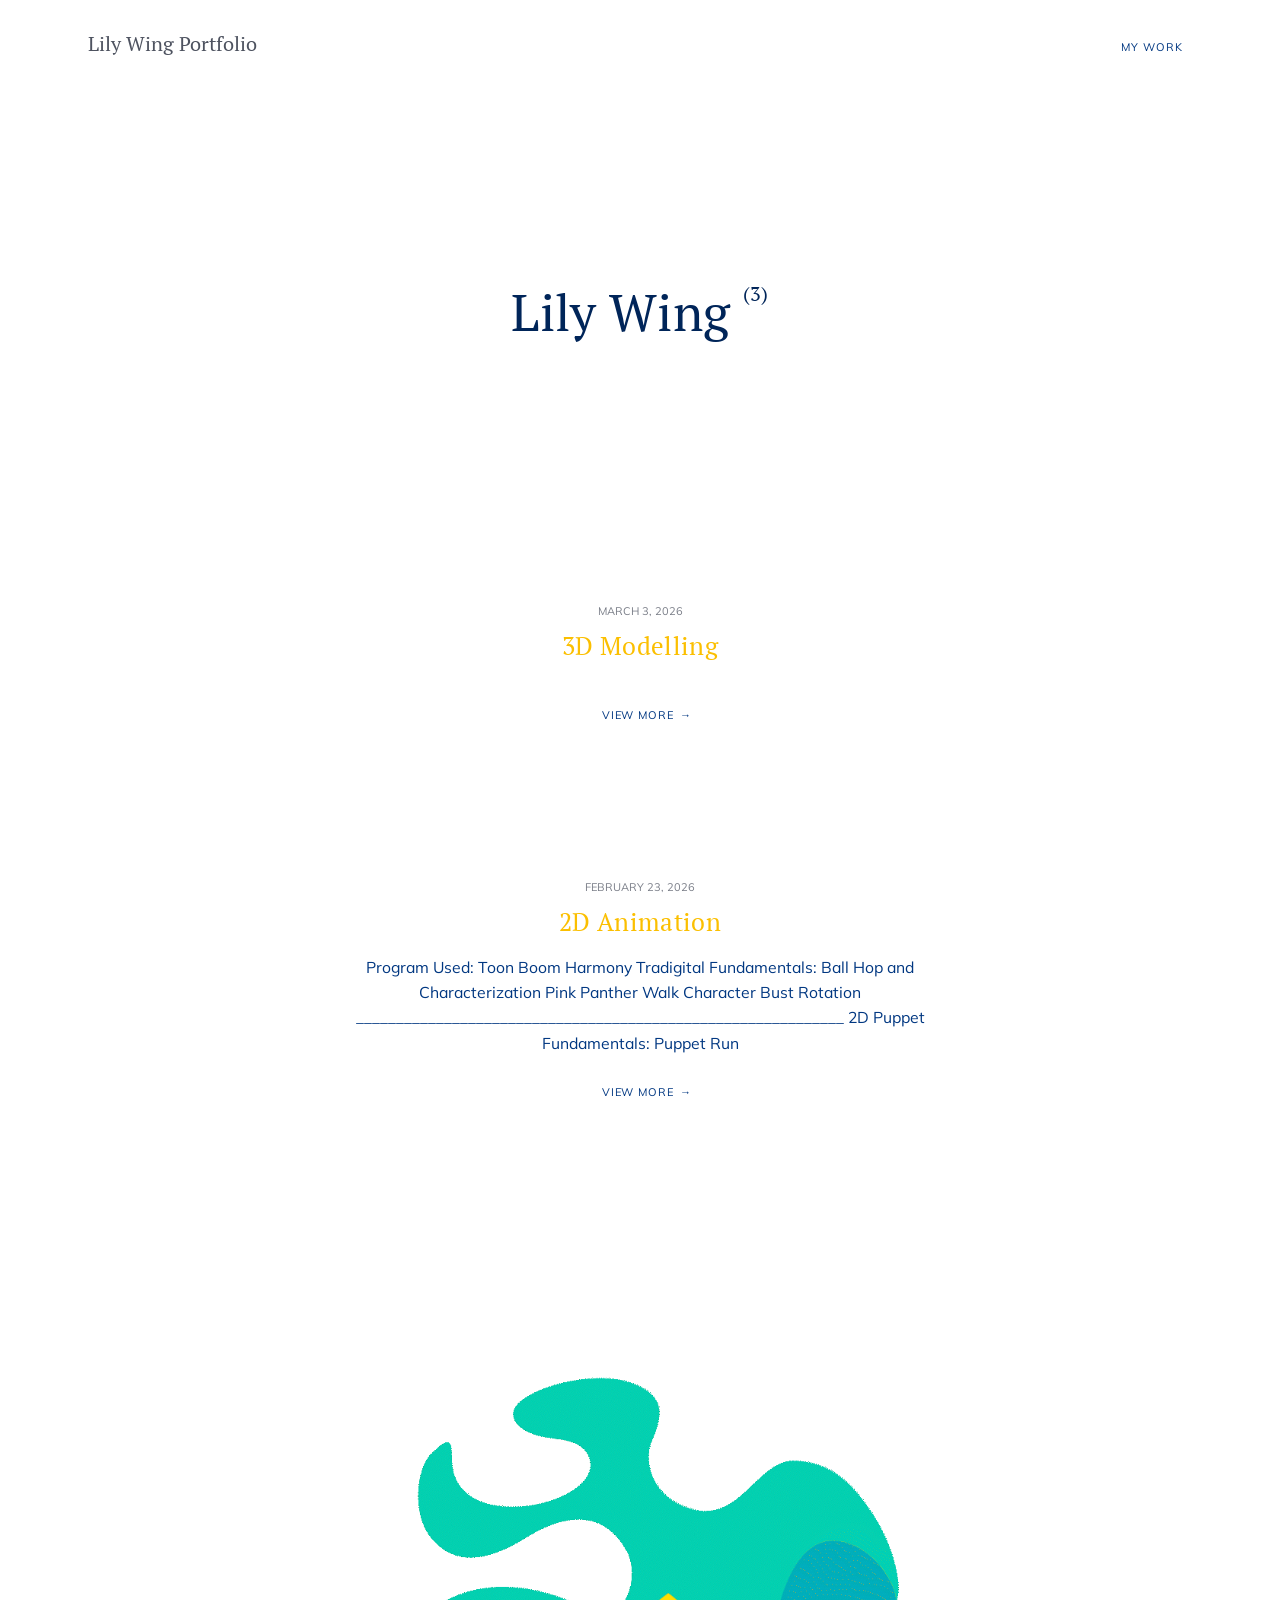
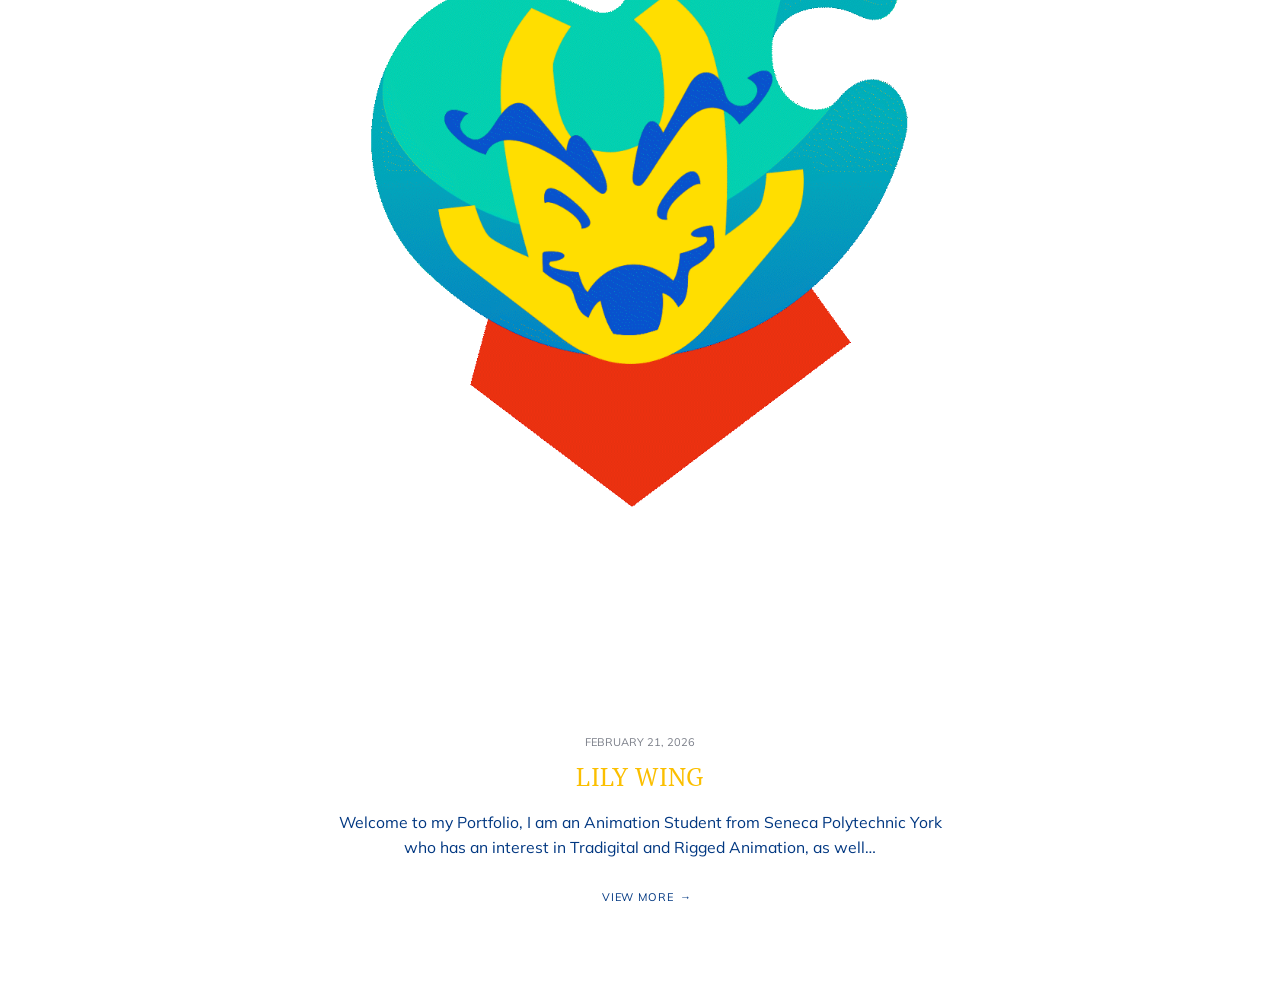
==== authors/lily-wing/index.html @ dbd867ab "Publii: update content" ====
<!DOCTYPE html><html lang="en-gb"><head><meta charset="utf-8"><meta http-equiv="X-UA-Compatible" content="IE=edge"><meta name="viewport" content="width=device-width,initial-scale=1"><title>Author: Lily Wing - Lily Wing Portfolio</title><meta name="robots" content="noindex, follow"><meta name="generator" content="Publii Open-Source CMS for Static Site"><link rel="alternate" type="application/atom+xml" href="https://rocketbow.github.io/portfolio/feed.xml" title="Lily Wing Portfolio - RSS"><link rel="alternate" type="application/json" href="https://rocketbow.github.io/portfolio/feed.json" title="Lily Wing Portfolio - JSON"><meta property="og:title" content="Lily Wing"><meta property="og:site_name" content="Lily Wing Portfolio"><meta property="og:description" content=""><meta property="og:url" content="https://rocketbow.github.io/portfolio/authors/lily-wing/"><meta property="og:type" content="website"><link rel="shortcut icon" href="https://rocketbow.github.io/portfolio/media/website/favicon.png" type="image/png"><link rel="preconnect" href="https://fonts.gstatic.com/" crossorigin><link href="https://fonts.googleapis.com/css?family=PT+Serif:400,700%7CMuli:400,600&amp;display=swap" rel="stylesheet"><link rel="stylesheet" href="https://rocketbow.github.io/portfolio/assets/css/style.css?v=e01c56c62d98959d543e8650d6e30d2d"><script type="application/ld+json">{"@context":"http://schema.org","@type":"Organization","name":"Lily Wing Portfolio","url":"https://rocketbow.github.io/portfolio/","sameAs":["https://www.instagram.com/roe_bow_art","https://vimeo.com/user255353256"]}</script><script async src="https://rocketbow.github.io/portfolio/assets/js/lazysizes.min.js?v=300b16f1c14e1537e6b064f464ab33b1"></script></head><body><div class="container"><header class="js-top is-sticky"><a class="logo" href="https://rocketbow.github.io/portfolio/">Lily Wing Portfolio</a><div class="top"><nav class="navbar js-navbar"><button class="navbar__toggle js-navbar__toggle" aria-expanded="false">Menu</button><ul class="navbar__menu"><li class="has-submenu"><span>My Work</span><ul class="navbar__submenu"><li><a href="https://rocketbow.github.io/portfolio/2d-animation.html" target="_self">2D Animation</a></li></ul></li></ul></nav></div></header><main><section class="hero hero--author"><header class="hero--author__wrap"><div><h1 class="hero__title hero--author__title">Lily Wing <sup>(3)</sup></h1></div></header></section><div class="category category--normal"><article><figure class="category__image"><a href="https://rocketbow.github.io/portfolio/3d-modelling.html"><img class="lazyload" src="" data-srcset="" data-sizes="auto" data-expand="300" height="" width="" alt=""></a></figure><header class="category__header"><p><time datetime="2026-03-03T18:47">March 3, 2026</time></p><h2><a href="https://rocketbow.github.io/portfolio/3d-modelling.html">3D Modelling</a></h2></header><p class="category__entry"></p><a href="https://rocketbow.github.io/portfolio/3d-modelling.html" class="category__btn">View more</a></article><article><figure class="category__image"><a href="https://rocketbow.github.io/portfolio/2d-animation.html"><img class="lazyload" src="" data-srcset="" data-sizes="auto" data-expand="300" height="" width="" alt=""></a></figure><header class="category__header"><p><time datetime="2026-02-23T18:34">February 23, 2026</time></p><h2><a href="https://rocketbow.github.io/portfolio/2d-animation.html">2D Animation</a></h2></header><p class="category__entry">Program Used: Toon Boom Harmony Tradigital Fundamentals: Ball Hop and Characterization Pink Panther Walk Character Bust Rotation _____________________________________________________________ 2D Puppet Fundamentals: Puppet Run</p><a href="https://rocketbow.github.io/portfolio/2d-animation.html" class="category__btn">View more</a></article><article><figure class="category__image"><a href="https://rocketbow.github.io/portfolio/lily-wing-portfolio.html"><img class="lazyload" src="https://rocketbow.github.io/portfolio/media/posts/1/LogoBounce_fitted_v1.gif" data-srcset="" data-sizes="auto" data-expand="300" height="1450" width="1450" alt=""></a></figure><header class="category__header"><p><time datetime="2026-02-21T15:26">February 21, 2026</time></p><h2><a href="https://rocketbow.github.io/portfolio/lily-wing-portfolio.html">LILY WING</a></h2></header><p class="category__entry">Welcome to my Portfolio, I am an Animation Student from Seneca Polytechnic York who has an interest in Tradigital and Rigged Animation, as well&hellip;</p><a href="https://rocketbow.github.io/portfolio/lily-wing-portfolio.html" class="category__btn">View more</a></article></div></main><footer class="footer"><div class="footer__copyright"><p> </p><p> </p></div><div class="footer__social"><a href="https://www.instagram.com/roe_bow_art" aria-label="Instagram"><svg class="icon"><use xlink:href="https://rocketbow.github.io/portfolio/assets/svg/svg-map.svg#instagram"/></svg> </a><a href="https://vimeo.com/user255353256" aria-label="Vimeo"><svg class="icon"><use xlink:href="https://rocketbow.github.io/portfolio/assets/svg/svg-map.svg#vimeo"/></svg></a></div></footer></div><script defer="defer" src="https://rocketbow.github.io/portfolio/assets/js/jquery-3.2.1.slim.min.js?v=5f48fc77cac90c4778fa24ec9c57f37d"></script><script defer="defer" src="https://rocketbow.github.io/portfolio/assets/js/scripts.min.js?v=5977caa3bd6c30eab5c559ded3288d58"></script></body></html>
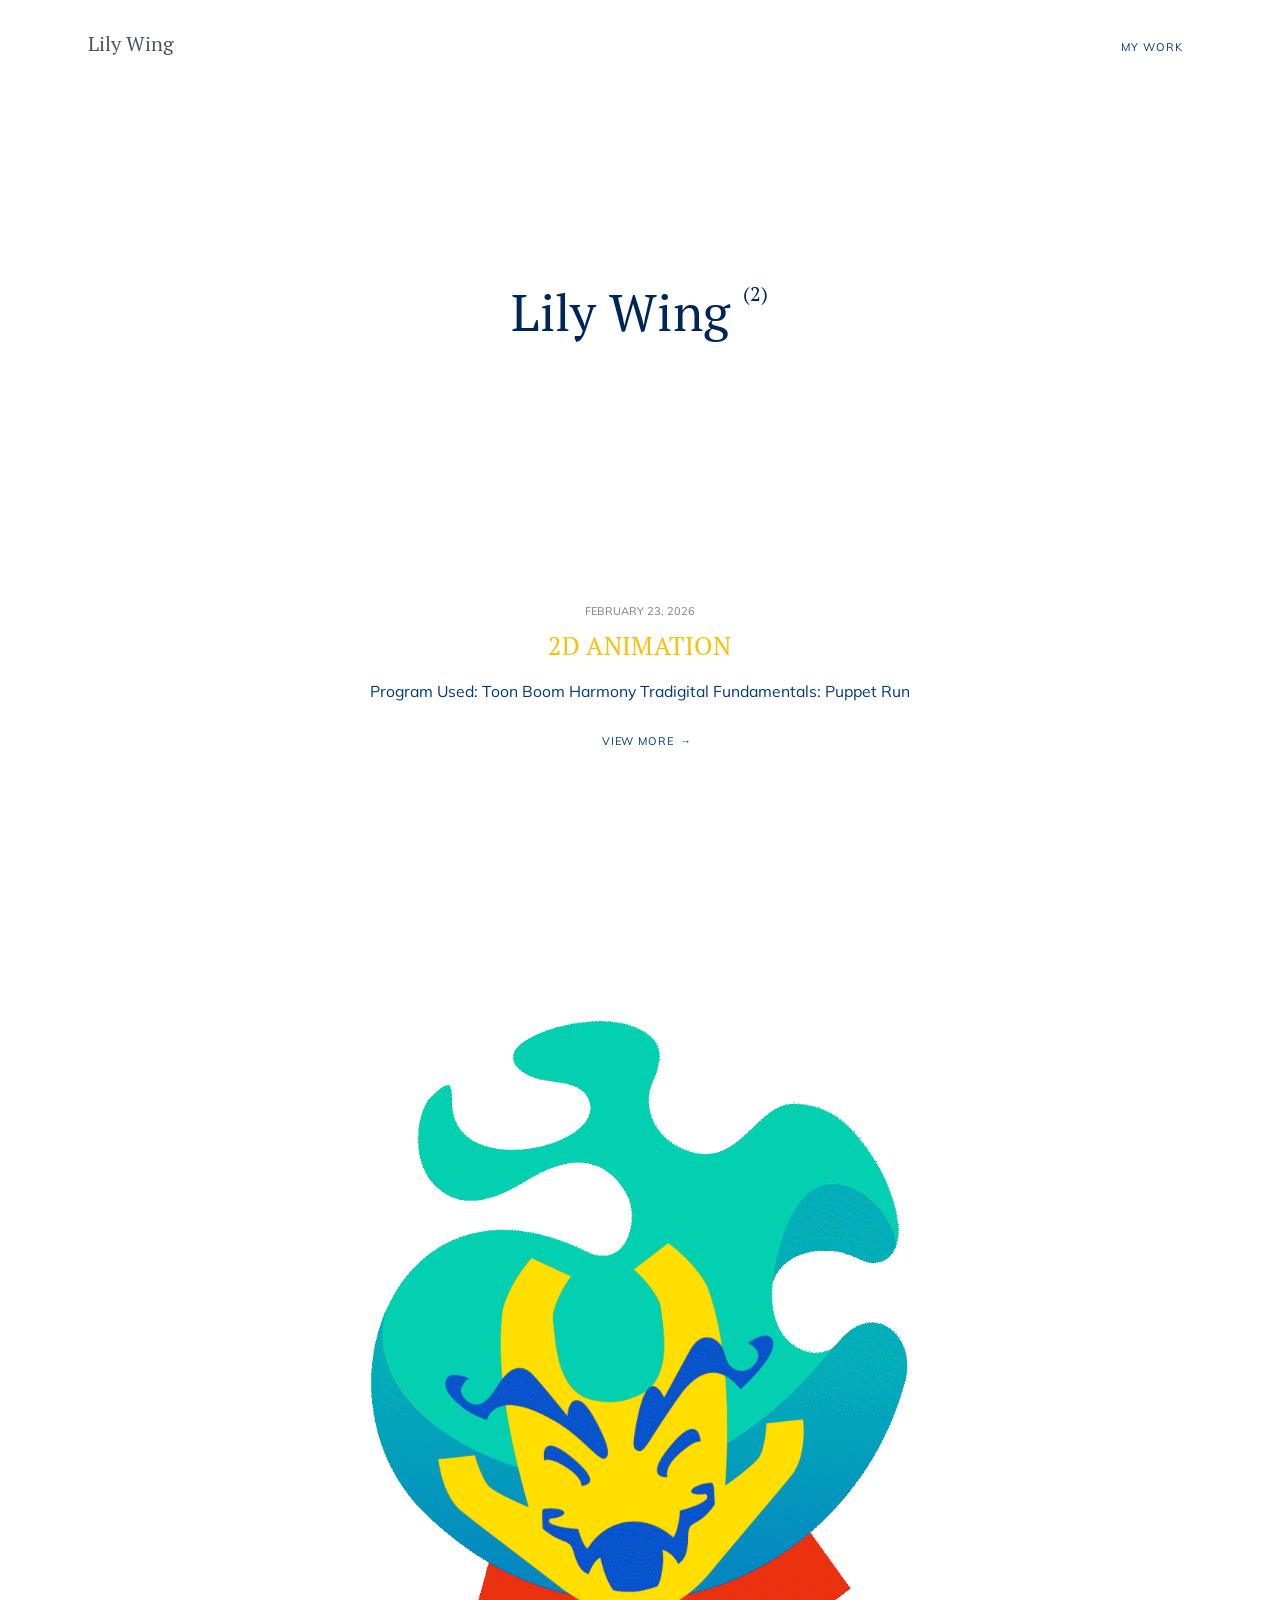
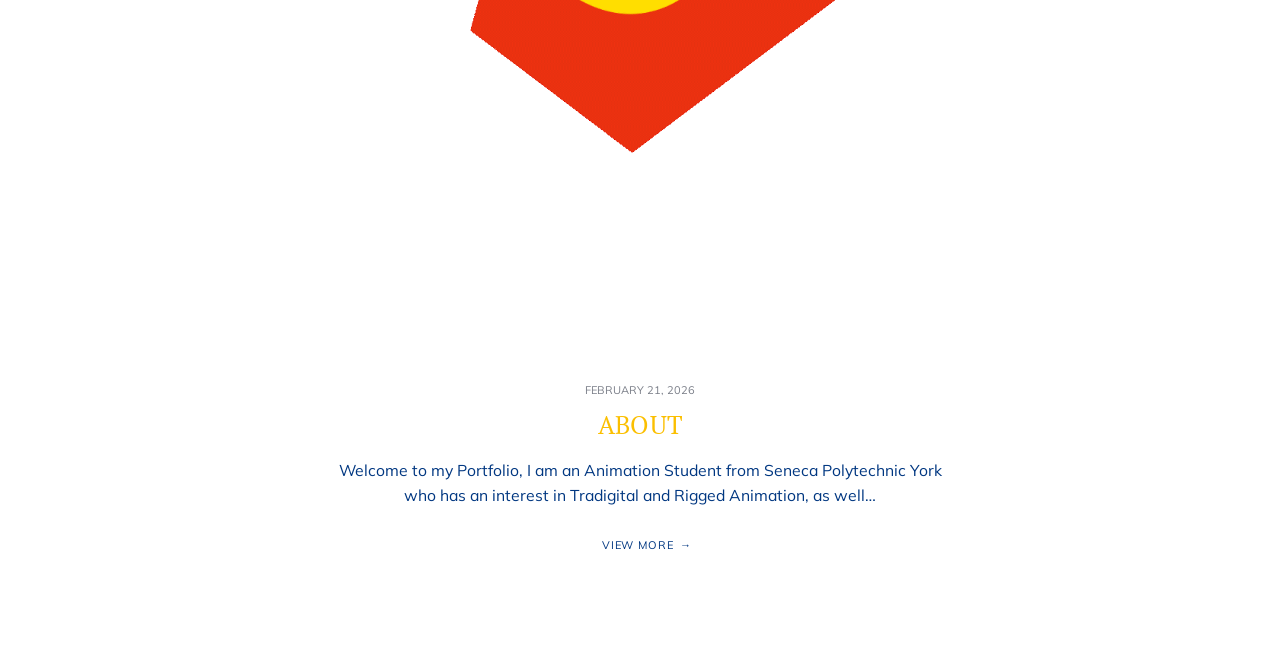
==== commit d7a00394: "Publii: update content" ====
--- a/authors/lily-wing/index.html
+++ b/authors/lily-wing/index.html
@@ -1 +1 @@
-<!DOCTYPE html><html lang="en-gb"><head><meta charset="utf-8"><meta http-equiv="X-UA-Compatible" content="IE=edge"><meta name="viewport" content="width=device-width,initial-scale=1"><title>Author: Lily Wing - Lily Wing Portfolio</title><meta name="robots" content="noindex, follow"><meta name="generator" content="Publii Open-Source CMS for Static Site"><link rel="alternate" type="application/atom+xml" href="https://rocketbow.github.io/portfolio/feed.xml" title="Lily Wing Portfolio - RSS"><link rel="alternate" type="application/json" href="https://rocketbow.github.io/portfolio/feed.json" title="Lily Wing Portfolio - JSON"><meta property="og:title" content="Lily Wing"><meta property="og:site_name" content="Lily Wing Portfolio"><meta property="og:description" content=""><meta property="og:url" content="https://rocketbow.github.io/portfolio/authors/lily-wing/"><meta property="og:type" content="website"><link rel="shortcut icon" href="https://rocketbow.github.io/portfolio/media/website/favicon.png" type="image/png"><link rel="preconnect" href="https://fonts.gstatic.com/" crossorigin><link href="https://fonts.googleapis.com/css?family=PT+Serif:400,700%7CMuli:400,600&amp;display=swap" rel="stylesheet"><link rel="stylesheet" href="https://rocketbow.github.io/portfolio/assets/css/style.css?v=e01c56c62d98959d543e8650d6e30d2d"><script type="application/ld+json">{"@context":"http://schema.org","@type":"Organization","name":"Lily Wing Portfolio","url":"https://rocketbow.github.io/portfolio/","sameAs":["https://www.instagram.com/roe_bow_art","https://vimeo.com/user255353256"]}</script><script async src="https://rocketbow.github.io/portfolio/assets/js/lazysizes.min.js?v=300b16f1c14e1537e6b064f464ab33b1"></script></head><body><div class="container"><header class="js-top is-sticky"><a class="logo" href="https://rocketbow.github.io/portfolio/">Lily Wing Portfolio</a><div class="top"><nav class="navbar js-navbar"><button class="navbar__toggle js-navbar__toggle" aria-expanded="false">Menu</button><ul class="navbar__menu"><li class="has-submenu"><span>My Work</span><ul class="navbar__submenu"><li><a href="https://rocketbow.github.io/portfolio/2d-animation.html" target="_self">2D Animation</a></li></ul></li></ul></nav></div></header><main><section class="hero hero--author"><header class="hero--author__wrap"><div><h1 class="hero__title hero--author__title">Lily Wing <sup>(3)</sup></h1></div></header></section><div class="category category--normal"><article><figure class="category__image"><a href="https://rocketbow.github.io/portfolio/3d-modelling.html"><img class="lazyload" src="" data-srcset="" data-sizes="auto" data-expand="300" height="" width="" alt=""></a></figure><header class="category__header"><p><time datetime="2026-03-03T18:47">March 3, 2026</time></p><h2><a href="https://rocketbow.github.io/portfolio/3d-modelling.html">3D Modelling</a></h2></header><p class="category__entry"></p><a href="https://rocketbow.github.io/portfolio/3d-modelling.html" class="category__btn">View more</a></article><article><figure class="category__image"><a href="https://rocketbow.github.io/portfolio/2d-animation.html"><img class="lazyload" src="" data-srcset="" data-sizes="auto" data-expand="300" height="" width="" alt=""></a></figure><header class="category__header"><p><time datetime="2026-02-23T18:34">February 23, 2026</time></p><h2><a href="https://rocketbow.github.io/portfolio/2d-animation.html">2D Animation</a></h2></header><p class="category__entry">Program Used: Toon Boom Harmony Tradigital Fundamentals: Ball Hop and Characterization Pink Panther Walk Character Bust Rotation _____________________________________________________________ 2D Puppet Fundamentals: Puppet Run</p><a href="https://rocketbow.github.io/portfolio/2d-animation.html" class="category__btn">View more</a></article><article><figure class="category__image"><a href="https://rocketbow.github.io/portfolio/lily-wing-portfolio.html"><img class="lazyload" src="https://rocketbow.github.io/portfolio/media/posts/1/LogoBounce_fitted_v1.gif" data-srcset="" data-sizes="auto" data-expand="300" height="1450" width="1450" alt=""></a></figure><header class="category__header"><p><time datetime="2026-02-21T15:26">February 21, 2026</time></p><h2><a href="https://rocketbow.github.io/portfolio/lily-wing-portfolio.html">LILY WING</a></h2></header><p class="category__entry">Welcome to my Portfolio, I am an Animation Student from Seneca Polytechnic York who has an interest in Tradigital and Rigged Animation, as well&hellip;</p><a href="https://rocketbow.github.io/portfolio/lily-wing-portfolio.html" class="category__btn">View more</a></article></div></main><footer class="footer"><div class="footer__copyright"><p> </p><p> </p></div><div class="footer__social"><a href="https://www.instagram.com/roe_bow_art" aria-label="Instagram"><svg class="icon"><use xlink:href="https://rocketbow.github.io/portfolio/assets/svg/svg-map.svg#instagram"/></svg> </a><a href="https://vimeo.com/user255353256" aria-label="Vimeo"><svg class="icon"><use xlink:href="https://rocketbow.github.io/portfolio/assets/svg/svg-map.svg#vimeo"/></svg></a></div></footer></div><script defer="defer" src="https://rocketbow.github.io/portfolio/assets/js/jquery-3.2.1.slim.min.js?v=5f48fc77cac90c4778fa24ec9c57f37d"></script><script defer="defer" src="https://rocketbow.github.io/portfolio/assets/js/scripts.min.js?v=5977caa3bd6c30eab5c559ded3288d58"></script></body></html>+<!DOCTYPE html><html lang="en-gb"><head><meta charset="utf-8"><meta http-equiv="X-UA-Compatible" content="IE=edge"><meta name="viewport" content="width=device-width,initial-scale=1"><title>Author: Lily Wing - Lily Wing</title><meta name="robots" content="noindex, follow"><meta name="generator" content="Publii Open-Source CMS for Static Site"><link rel="alternate" type="application/atom+xml" href="https://rocketbow.github.io/portfolio/feed.xml" title="Lily Wing - RSS"><link rel="alternate" type="application/json" href="https://rocketbow.github.io/portfolio/feed.json" title="Lily Wing - JSON"><meta property="og:title" content="Lily Wing"><meta property="og:site_name" content="Lily Wing"><meta property="og:description" content=""><meta property="og:url" content="https://rocketbow.github.io/portfolio/authors/lily-wing/"><meta property="og:type" content="website"><link rel="shortcut icon" href="https://rocketbow.github.io/portfolio/media/website/favicon.png" type="image/png"><link rel="preconnect" href="https://fonts.gstatic.com/" crossorigin><link href="https://fonts.googleapis.com/css?family=PT+Serif:400,700%7CMuli:400,600&amp;display=swap" rel="stylesheet"><link rel="stylesheet" href="https://rocketbow.github.io/portfolio/assets/css/style.css?v=e01c56c62d98959d543e8650d6e30d2d"><script type="application/ld+json">{"@context":"http://schema.org","@type":"Organization","name":"Lily Wing","url":"https://rocketbow.github.io/portfolio/","sameAs":["https://www.instagram.com/roe_bow_art","https://vimeo.com/user255353256"]}</script><script async src="https://rocketbow.github.io/portfolio/assets/js/lazysizes.min.js?v=300b16f1c14e1537e6b064f464ab33b1"></script></head><body><div class="container"><header class="js-top is-sticky"><a class="logo" href="https://rocketbow.github.io/portfolio/">Lily Wing</a><div class="top"><nav class="navbar js-navbar"><button class="navbar__toggle js-navbar__toggle" aria-expanded="false">Menu</button><ul class="navbar__menu"><li class="has-submenu"><span>My Work</span><ul class="navbar__submenu"><li><a href="https://rocketbow.github.io/portfolio/2d-animation.html" target="_self">2D Animation</a></li></ul></li></ul></nav></div></header><main><section class="hero hero--author"><header class="hero--author__wrap"><div><h1 class="hero__title hero--author__title">Lily Wing <sup>(2)</sup></h1></div></header></section><div class="category category--normal"><article><figure class="category__image"><a href="https://rocketbow.github.io/portfolio/2d-animation.html"><img class="lazyload" src="" data-srcset="" data-sizes="auto" data-expand="300" height="" width="" alt=""></a></figure><header class="category__header"><p><time datetime="2026-02-23T18:34">February 23, 2026</time></p><h2><a href="https://rocketbow.github.io/portfolio/2d-animation.html">2D ANIMATION</a></h2></header><p class="category__entry">Program Used: Toon Boom Harmony Tradigital Fundamentals: Puppet Run</p><a href="https://rocketbow.github.io/portfolio/2d-animation.html" class="category__btn">View more</a></article><article><figure class="category__image"><a href="https://rocketbow.github.io/portfolio/lily-wing-portfolio.html"><img class="lazyload" src="https://rocketbow.github.io/portfolio/media/posts/1/LogoBounce_fitted_v1.gif" data-srcset="" data-sizes="auto" data-expand="300" height="1450" width="1450" alt=""></a></figure><header class="category__header"><p><time datetime="2026-02-21T15:26">February 21, 2026</time></p><h2><a href="https://rocketbow.github.io/portfolio/lily-wing-portfolio.html">ABOUT</a></h2></header><p class="category__entry">Welcome to my Portfolio, I am an Animation Student from Seneca Polytechnic York who has an interest in Tradigital and Rigged Animation, as well&hellip;</p><a href="https://rocketbow.github.io/portfolio/lily-wing-portfolio.html" class="category__btn">View more</a></article></div></main><footer class="footer"><div class="footer__copyright"><p> </p><p> </p></div><div class="footer__social"><a href="https://www.instagram.com/roe_bow_art" aria-label="Instagram"><svg class="icon"><use xlink:href="https://rocketbow.github.io/portfolio/assets/svg/svg-map.svg#instagram"/></svg> </a><a href="https://vimeo.com/user255353256" aria-label="Vimeo"><svg class="icon"><use xlink:href="https://rocketbow.github.io/portfolio/assets/svg/svg-map.svg#vimeo"/></svg></a></div></footer></div><script defer="defer" src="https://rocketbow.github.io/portfolio/assets/js/jquery-3.2.1.slim.min.js?v=5f48fc77cac90c4778fa24ec9c57f37d"></script><script defer="defer" src="https://rocketbow.github.io/portfolio/assets/js/scripts.min.js?v=5977caa3bd6c30eab5c559ded3288d58"></script></body></html>
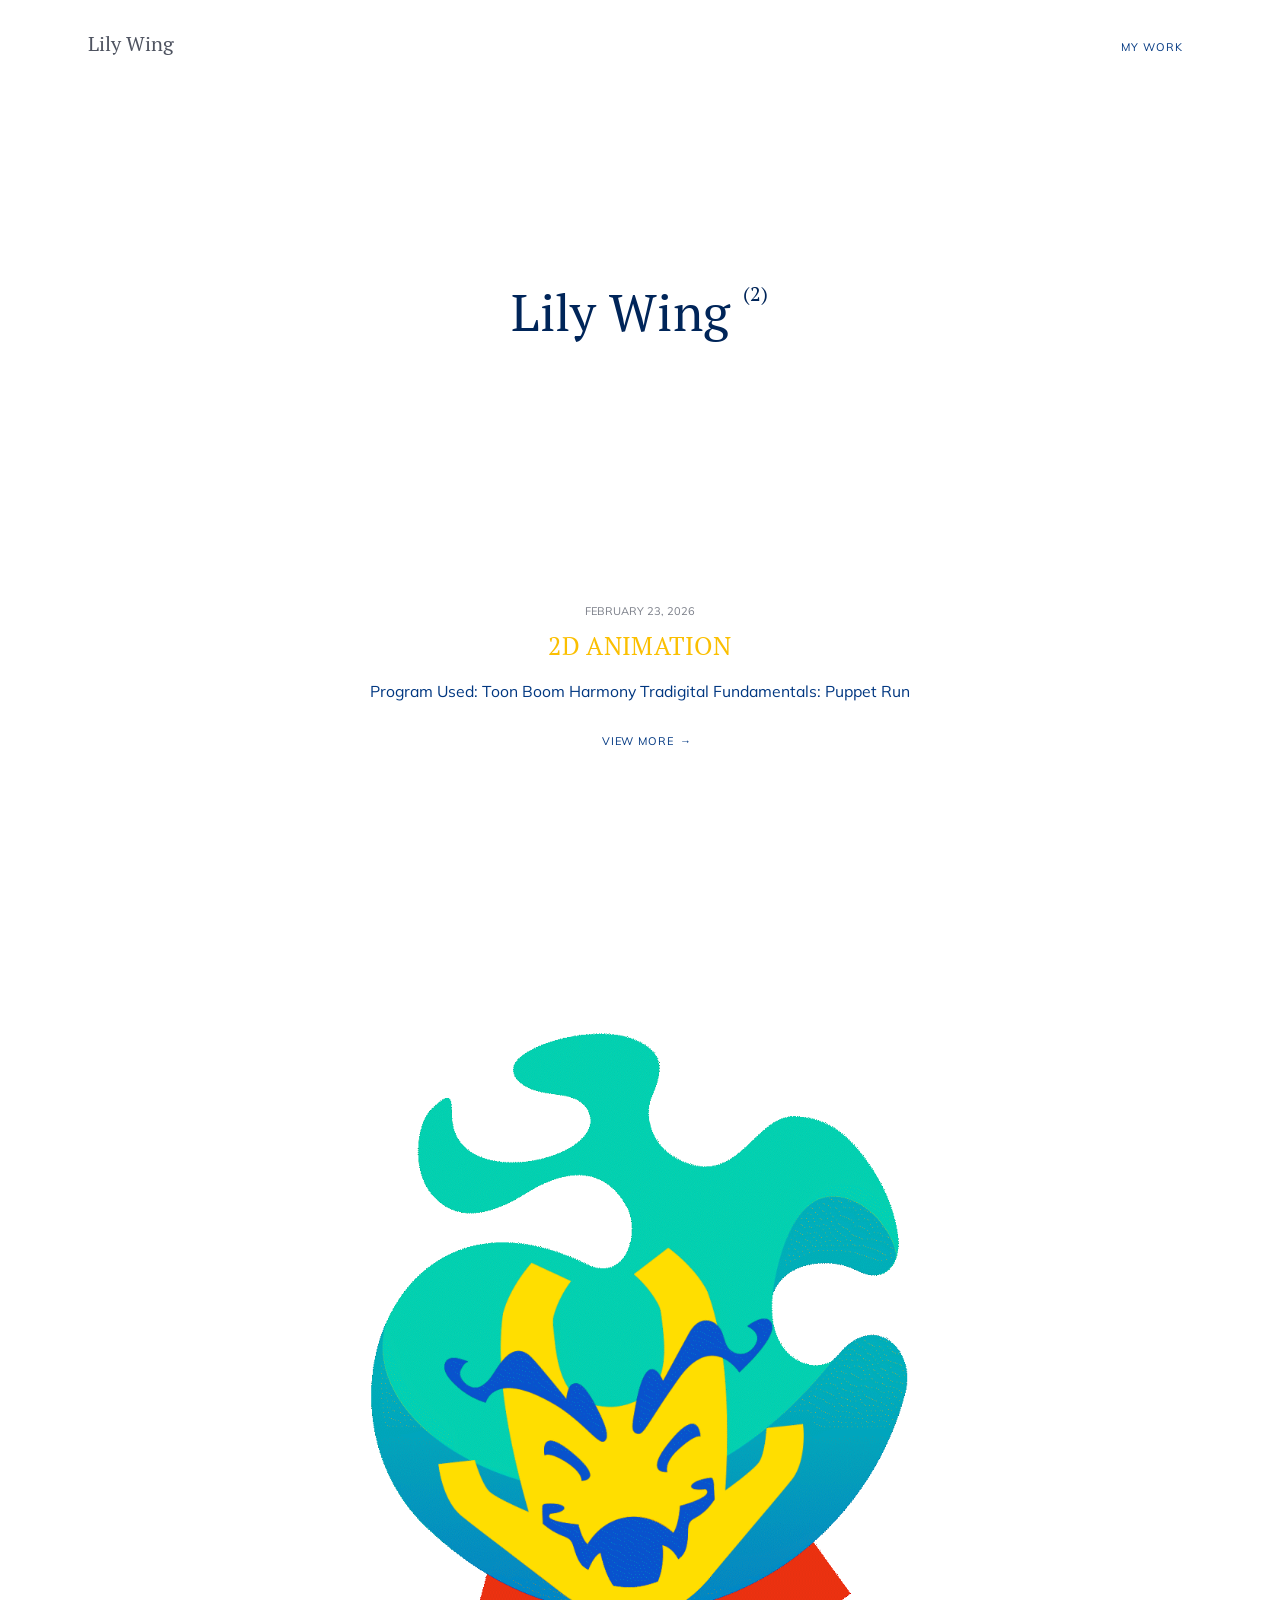
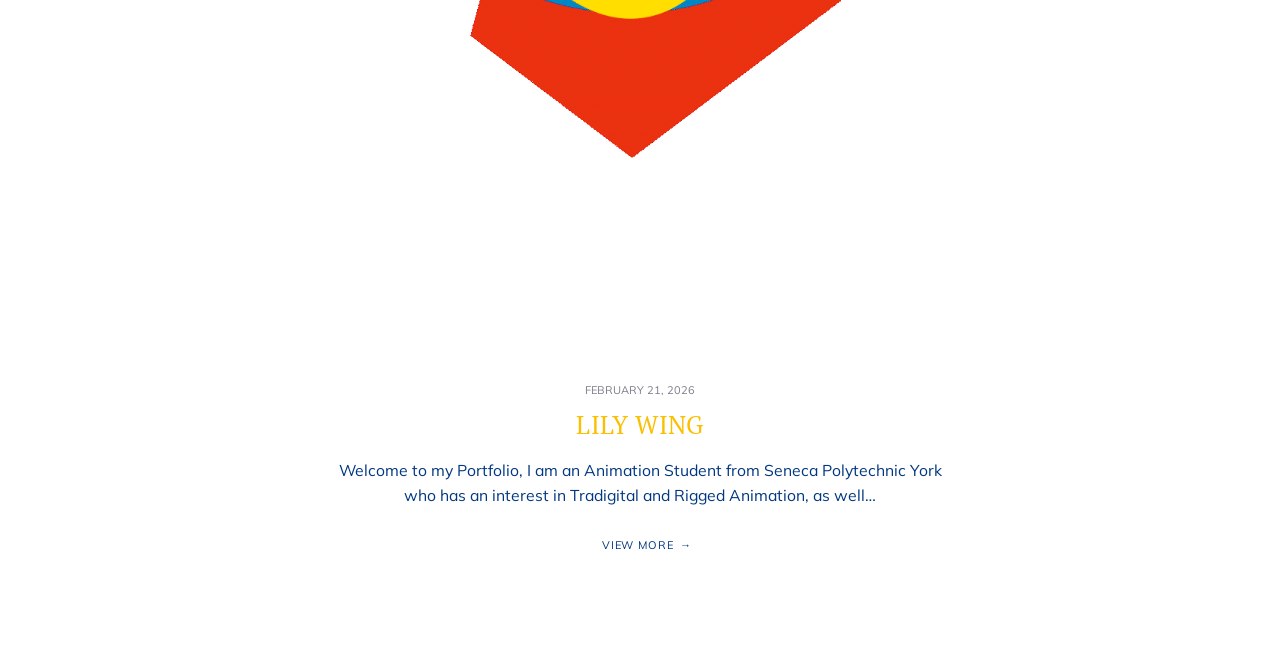
==== commit 12242397: "Publii: update content" ====
--- a/authors/lily-wing/index.html
+++ b/authors/lily-wing/index.html
@@ -1 +1 @@
-<!DOCTYPE html><html lang="en-gb"><head><meta charset="utf-8"><meta http-equiv="X-UA-Compatible" content="IE=edge"><meta name="viewport" content="width=device-width,initial-scale=1"><title>Author: Lily Wing - Lily Wing</title><meta name="robots" content="noindex, follow"><meta name="generator" content="Publii Open-Source CMS for Static Site"><link rel="alternate" type="application/atom+xml" href="https://rocketbow.github.io/portfolio/feed.xml" title="Lily Wing - RSS"><link rel="alternate" type="application/json" href="https://rocketbow.github.io/portfolio/feed.json" title="Lily Wing - JSON"><meta property="og:title" content="Lily Wing"><meta property="og:site_name" content="Lily Wing"><meta property="og:description" content=""><meta property="og:url" content="https://rocketbow.github.io/portfolio/authors/lily-wing/"><meta property="og:type" content="website"><link rel="shortcut icon" href="https://rocketbow.github.io/portfolio/media/website/favicon.png" type="image/png"><link rel="preconnect" href="https://fonts.gstatic.com/" crossorigin><link href="https://fonts.googleapis.com/css?family=PT+Serif:400,700%7CMuli:400,600&amp;display=swap" rel="stylesheet"><link rel="stylesheet" href="https://rocketbow.github.io/portfolio/assets/css/style.css?v=e01c56c62d98959d543e8650d6e30d2d"><script type="application/ld+json">{"@context":"http://schema.org","@type":"Organization","name":"Lily Wing","url":"https://rocketbow.github.io/portfolio/","sameAs":["https://www.instagram.com/roe_bow_art","https://vimeo.com/user255353256"]}</script><script async src="https://rocketbow.github.io/portfolio/assets/js/lazysizes.min.js?v=300b16f1c14e1537e6b064f464ab33b1"></script></head><body><div class="container"><header class="js-top is-sticky"><a class="logo" href="https://rocketbow.github.io/portfolio/">Lily Wing</a><div class="top"><nav class="navbar js-navbar"><button class="navbar__toggle js-navbar__toggle" aria-expanded="false">Menu</button><ul class="navbar__menu"><li class="has-submenu"><span>My Work</span><ul class="navbar__submenu"><li><a href="https://rocketbow.github.io/portfolio/2d-animation.html" target="_self">2D Animation</a></li></ul></li></ul></nav></div></header><main><section class="hero hero--author"><header class="hero--author__wrap"><div><h1 class="hero__title hero--author__title">Lily Wing <sup>(2)</sup></h1></div></header></section><div class="category category--normal"><article><figure class="category__image"><a href="https://rocketbow.github.io/portfolio/2d-animation.html"><img class="lazyload" src="" data-srcset="" data-sizes="auto" data-expand="300" height="" width="" alt=""></a></figure><header class="category__header"><p><time datetime="2026-02-23T18:34">February 23, 2026</time></p><h2><a href="https://rocketbow.github.io/portfolio/2d-animation.html">2D ANIMATION</a></h2></header><p class="category__entry">Program Used: Toon Boom Harmony Tradigital Fundamentals: Puppet Run</p><a href="https://rocketbow.github.io/portfolio/2d-animation.html" class="category__btn">View more</a></article><article><figure class="category__image"><a href="https://rocketbow.github.io/portfolio/lily-wing-portfolio.html"><img class="lazyload" src="https://rocketbow.github.io/portfolio/media/posts/1/LogoBounce_fitted_v1.gif" data-srcset="" data-sizes="auto" data-expand="300" height="1450" width="1450" alt=""></a></figure><header class="category__header"><p><time datetime="2026-02-21T15:26">February 21, 2026</time></p><h2><a href="https://rocketbow.github.io/portfolio/lily-wing-portfolio.html">ABOUT</a></h2></header><p class="category__entry">Welcome to my Portfolio, I am an Animation Student from Seneca Polytechnic York who has an interest in Tradigital and Rigged Animation, as well&hellip;</p><a href="https://rocketbow.github.io/portfolio/lily-wing-portfolio.html" class="category__btn">View more</a></article></div></main><footer class="footer"><div class="footer__copyright"><p> </p><p> </p></div><div class="footer__social"><a href="https://www.instagram.com/roe_bow_art" aria-label="Instagram"><svg class="icon"><use xlink:href="https://rocketbow.github.io/portfolio/assets/svg/svg-map.svg#instagram"/></svg> </a><a href="https://vimeo.com/user255353256" aria-label="Vimeo"><svg class="icon"><use xlink:href="https://rocketbow.github.io/portfolio/assets/svg/svg-map.svg#vimeo"/></svg></a></div></footer></div><script defer="defer" src="https://rocketbow.github.io/portfolio/assets/js/jquery-3.2.1.slim.min.js?v=5f48fc77cac90c4778fa24ec9c57f37d"></script><script defer="defer" src="https://rocketbow.github.io/portfolio/assets/js/scripts.min.js?v=5977caa3bd6c30eab5c559ded3288d58"></script></body></html>+<!DOCTYPE html><html lang="en-gb"><head><meta charset="utf-8"><meta http-equiv="X-UA-Compatible" content="IE=edge"><meta name="viewport" content="width=device-width,initial-scale=1"><title>Author: Lily Wing - Lily Wing</title><meta name="robots" content="noindex, follow"><meta name="generator" content="Publii Open-Source CMS for Static Site"><link rel="alternate" type="application/atom+xml" href="https://rocketbow.github.io/portfolio/feed.xml" title="Lily Wing - RSS"><link rel="alternate" type="application/json" href="https://rocketbow.github.io/portfolio/feed.json" title="Lily Wing - JSON"><meta property="og:title" content="Lily Wing"><meta property="og:site_name" content="Lily Wing"><meta property="og:description" content=""><meta property="og:url" content="https://rocketbow.github.io/portfolio/authors/lily-wing/"><meta property="og:type" content="website"><link rel="shortcut icon" href="https://rocketbow.github.io/portfolio/media/website/favicon.png" type="image/png"><link rel="preconnect" href="https://fonts.gstatic.com/" crossorigin><link href="https://fonts.googleapis.com/css?family=PT+Serif:400,700%7CMuli:400,600&amp;display=swap" rel="stylesheet"><link rel="stylesheet" href="https://rocketbow.github.io/portfolio/assets/css/style.css?v=e01c56c62d98959d543e8650d6e30d2d"><script type="application/ld+json">{"@context":"http://schema.org","@type":"Organization","name":"Lily Wing","url":"https://rocketbow.github.io/portfolio/","sameAs":["https://www.instagram.com/roe_bow_art","https://vimeo.com/user255353256"]}</script><script async src="https://rocketbow.github.io/portfolio/assets/js/lazysizes.min.js?v=300b16f1c14e1537e6b064f464ab33b1"></script></head><body><div class="container"><header class="js-top is-sticky"><a class="logo" href="https://rocketbow.github.io/portfolio/">Lily Wing</a><div class="top"><nav class="navbar js-navbar"><button class="navbar__toggle js-navbar__toggle" aria-expanded="false">Menu</button><ul class="navbar__menu"><li class="has-submenu"><span>My Work</span><ul class="navbar__submenu"><li><a href="https://rocketbow.github.io/portfolio/2d-animation.html" target="_self">2D Animation</a></li></ul></li></ul></nav></div></header><main><section class="hero hero--author"><header class="hero--author__wrap"><div><h1 class="hero__title hero--author__title">Lily Wing <sup>(2)</sup></h1></div></header></section><div class="category category--normal"><article><figure class="category__image"><a href="https://rocketbow.github.io/portfolio/2d-animation.html"><img class="lazyload" src="" data-srcset="" data-sizes="auto" data-expand="300" height="" width="" alt=""></a></figure><header class="category__header"><p><time datetime="2026-02-23T18:34">February 23, 2026</time></p><h2><a href="https://rocketbow.github.io/portfolio/2d-animation.html">2D ANIMATION</a></h2></header><p class="category__entry">Program Used: Toon Boom Harmony Tradigital Fundamentals: Puppet Run</p><a href="https://rocketbow.github.io/portfolio/2d-animation.html" class="category__btn">View more</a></article><article><figure class="category__image"><a href="https://rocketbow.github.io/portfolio/lily-wing-portfolio.html"><img class="lazyload" src="https://rocketbow.github.io/portfolio/media/posts/1/LogoBounce_fitted_v1.gif" data-srcset="" data-sizes="auto" data-expand="300" height="1450" width="1450" alt=""></a></figure><header class="category__header"><p><time datetime="2026-02-21T15:26">February 21, 2026</time></p><h2><a href="https://rocketbow.github.io/portfolio/lily-wing-portfolio.html">LILY WING</a></h2></header><p class="category__entry">Welcome to my Portfolio, I am an Animation Student from Seneca Polytechnic York who has an interest in Tradigital and Rigged Animation, as well&hellip;</p><a href="https://rocketbow.github.io/portfolio/lily-wing-portfolio.html" class="category__btn">View more</a></article></div></main><footer class="footer"><div class="footer__copyright"><p> </p><p> </p></div><div class="footer__social"><a href="https://www.instagram.com/roe_bow_art" aria-label="Instagram"><svg class="icon"><use xlink:href="https://rocketbow.github.io/portfolio/assets/svg/svg-map.svg#instagram"/></svg> </a><a href="https://vimeo.com/user255353256" aria-label="Vimeo"><svg class="icon"><use xlink:href="https://rocketbow.github.io/portfolio/assets/svg/svg-map.svg#vimeo"/></svg></a></div></footer></div><script defer="defer" src="https://rocketbow.github.io/portfolio/assets/js/jquery-3.2.1.slim.min.js?v=5f48fc77cac90c4778fa24ec9c57f37d"></script><script defer="defer" src="https://rocketbow.github.io/portfolio/assets/js/scripts.min.js?v=5977caa3bd6c30eab5c559ded3288d58"></script></body></html>
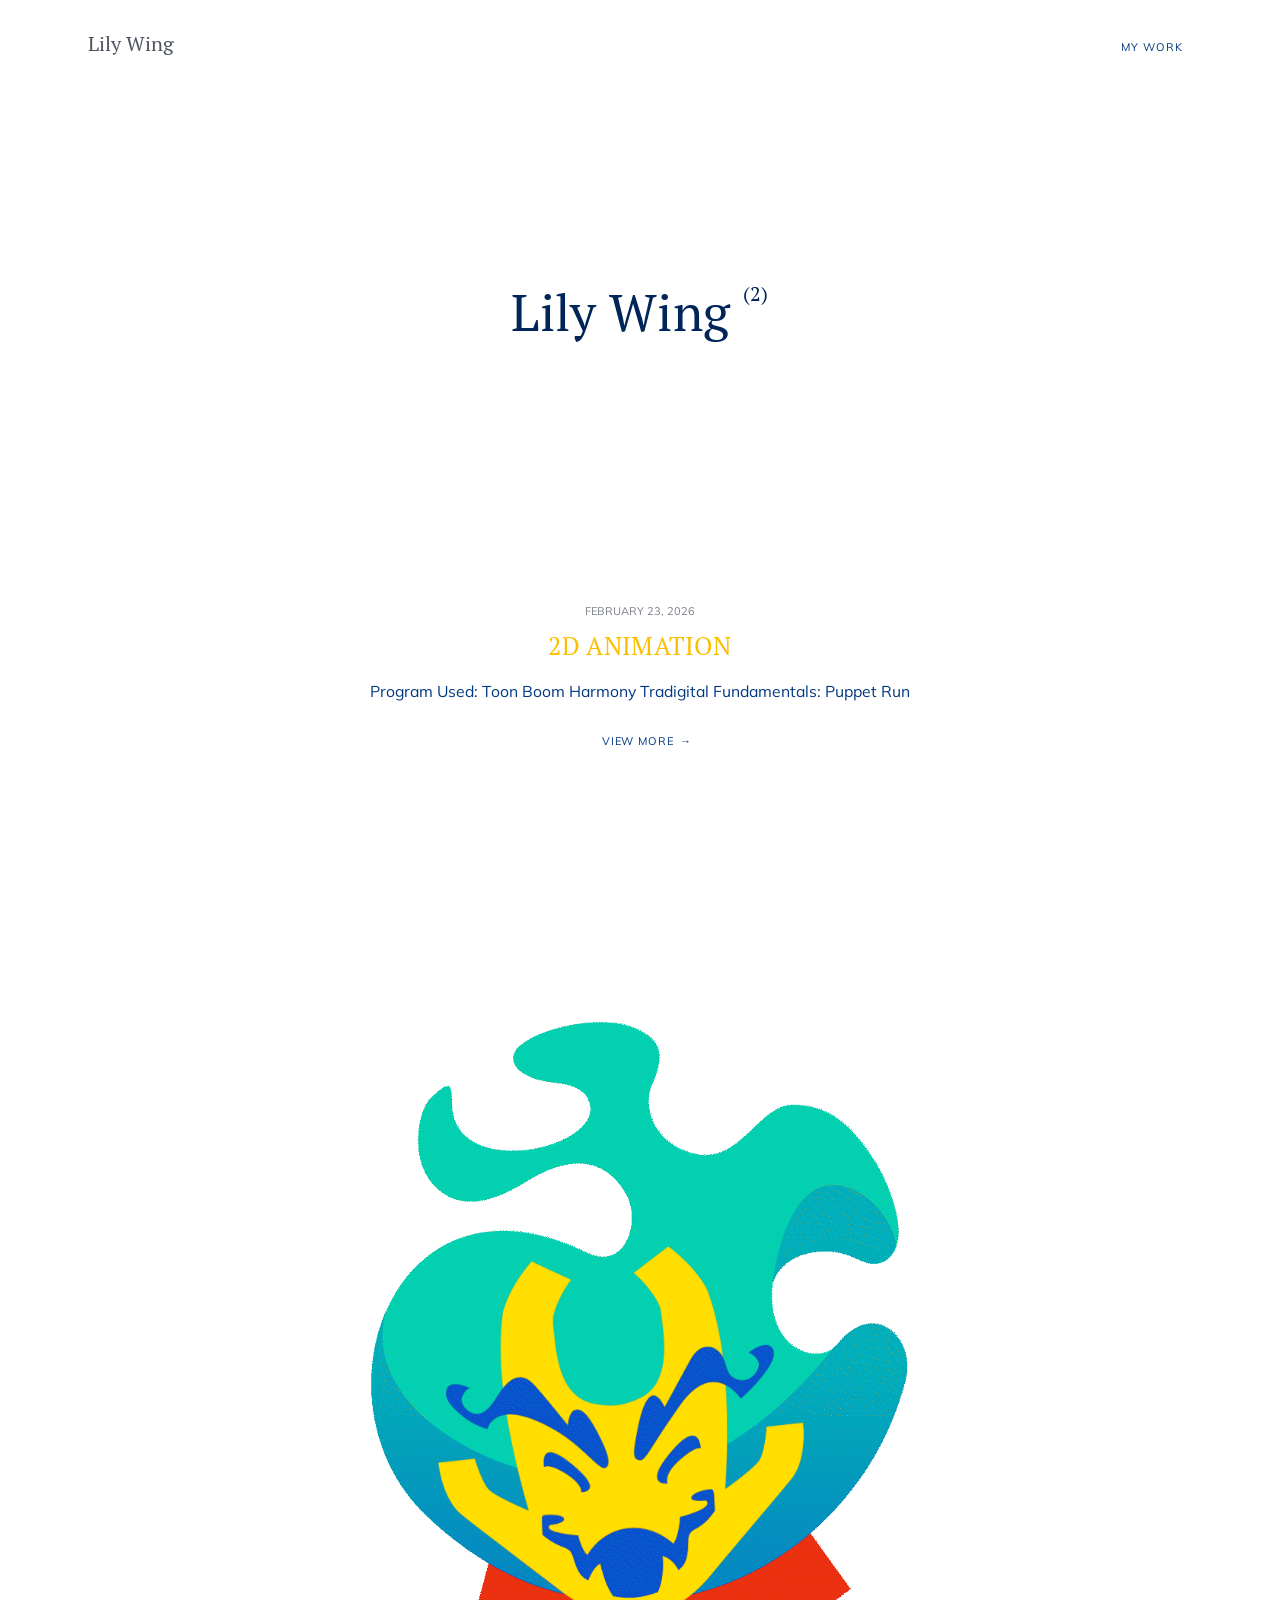
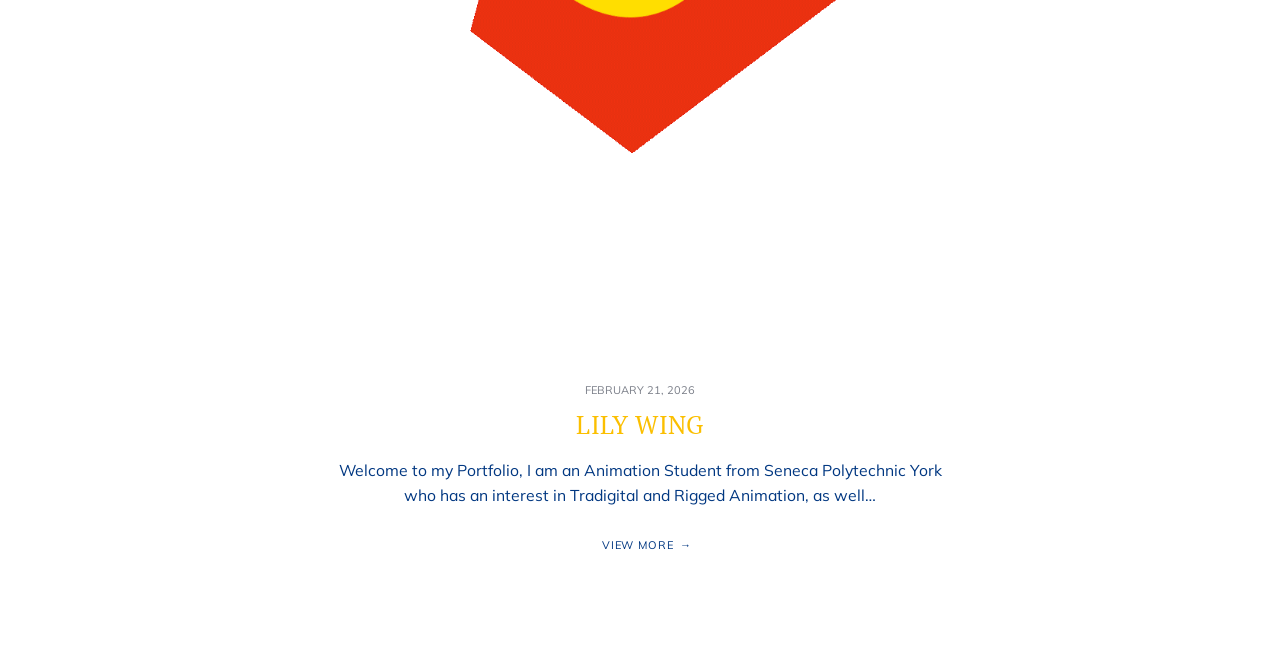
==== commit 78ab867d: "Publii: update content" ====
--- a/authors/lily-wing/index.html
+++ b/authors/lily-wing/index.html
@@ -1 +1 @@
-<!DOCTYPE html><html lang="en-gb"><head><meta charset="utf-8"><meta http-equiv="X-UA-Compatible" content="IE=edge"><meta name="viewport" content="width=device-width,initial-scale=1"><title>Author: Lily Wing - Lily Wing</title><meta name="robots" content="noindex, follow"><meta name="generator" content="Publii Open-Source CMS for Static Site"><link rel="alternate" type="application/atom+xml" href="https://rocketbow.github.io/portfolio/feed.xml" title="Lily Wing - RSS"><link rel="alternate" type="application/json" href="https://rocketbow.github.io/portfolio/feed.json" title="Lily Wing - JSON"><meta property="og:title" content="Lily Wing"><meta property="og:site_name" content="Lily Wing"><meta property="og:description" content=""><meta property="og:url" content="https://rocketbow.github.io/portfolio/authors/lily-wing/"><meta property="og:type" content="website"><link rel="shortcut icon" href="https://rocketbow.github.io/portfolio/media/website/favicon.png" type="image/png"><link rel="preconnect" href="https://fonts.gstatic.com/" crossorigin><link href="https://fonts.googleapis.com/css?family=PT+Serif:400,700%7CMuli:400,600&amp;display=swap" rel="stylesheet"><link rel="stylesheet" href="https://rocketbow.github.io/portfolio/assets/css/style.css?v=e01c56c62d98959d543e8650d6e30d2d"><script type="application/ld+json">{"@context":"http://schema.org","@type":"Organization","name":"Lily Wing","url":"https://rocketbow.github.io/portfolio/","sameAs":["https://www.instagram.com/roe_bow_art","https://vimeo.com/user255353256"]}</script><script async src="https://rocketbow.github.io/portfolio/assets/js/lazysizes.min.js?v=300b16f1c14e1537e6b064f464ab33b1"></script></head><body><div class="container"><header class="js-top is-sticky"><a class="logo" href="https://rocketbow.github.io/portfolio/">Lily Wing</a><div class="top"><nav class="navbar js-navbar"><button class="navbar__toggle js-navbar__toggle" aria-expanded="false">Menu</button><ul class="navbar__menu"><li class="has-submenu"><span>My Work</span><ul class="navbar__submenu"><li><a href="https://rocketbow.github.io/portfolio/2d-animation.html" target="_self">2D Animation</a></li></ul></li></ul></nav></div></header><main><section class="hero hero--author"><header class="hero--author__wrap"><div><h1 class="hero__title hero--author__title">Lily Wing <sup>(2)</sup></h1></div></header></section><div class="category category--normal"><article><figure class="category__image"><a href="https://rocketbow.github.io/portfolio/2d-animation.html"><img class="lazyload" src="" data-srcset="" data-sizes="auto" data-expand="300" height="" width="" alt=""></a></figure><header class="category__header"><p><time datetime="2026-02-23T18:34">February 23, 2026</time></p><h2><a href="https://rocketbow.github.io/portfolio/2d-animation.html">2D ANIMATION</a></h2></header><p class="category__entry">Program Used: Toon Boom Harmony Tradigital Fundamentals: Puppet Run</p><a href="https://rocketbow.github.io/portfolio/2d-animation.html" class="category__btn">View more</a></article><article><figure class="category__image"><a href="https://rocketbow.github.io/portfolio/lily-wing-portfolio.html"><img class="lazyload" src="https://rocketbow.github.io/portfolio/media/posts/1/LogoBounce_fitted_v1.gif" data-srcset="" data-sizes="auto" data-expand="300" height="1450" width="1450" alt=""></a></figure><header class="category__header"><p><time datetime="2026-02-21T15:26">February 21, 2026</time></p><h2><a href="https://rocketbow.github.io/portfolio/lily-wing-portfolio.html">LILY WING</a></h2></header><p class="category__entry">Welcome to my Portfolio, I am an Animation Student from Seneca Polytechnic York who has an interest in Tradigital and Rigged Animation, as well&hellip;</p><a href="https://rocketbow.github.io/portfolio/lily-wing-portfolio.html" class="category__btn">View more</a></article></div></main><footer class="footer"><div class="footer__copyright"><p> </p><p> </p></div><div class="footer__social"><a href="https://www.instagram.com/roe_bow_art" aria-label="Instagram"><svg class="icon"><use xlink:href="https://rocketbow.github.io/portfolio/assets/svg/svg-map.svg#instagram"/></svg> </a><a href="https://vimeo.com/user255353256" aria-label="Vimeo"><svg class="icon"><use xlink:href="https://rocketbow.github.io/portfolio/assets/svg/svg-map.svg#vimeo"/></svg></a></div></footer></div><script defer="defer" src="https://rocketbow.github.io/portfolio/assets/js/jquery-3.2.1.slim.min.js?v=5f48fc77cac90c4778fa24ec9c57f37d"></script><script defer="defer" src="https://rocketbow.github.io/portfolio/assets/js/scripts.min.js?v=5977caa3bd6c30eab5c559ded3288d58"></script></body></html>+<!DOCTYPE html><html lang="en-gb"><head><meta charset="utf-8"><meta http-equiv="X-UA-Compatible" content="IE=edge"><meta name="viewport" content="width=device-width,initial-scale=1"><title>Author: Lily Wing - Lily Wing</title><meta name="robots" content="noindex, follow"><meta name="generator" content="Publii Open-Source CMS for Static Site"><link rel="alternate" type="application/atom+xml" href="https://rocketbow.github.io/portfolio/feed.xml" title="Lily Wing - RSS"><link rel="alternate" type="application/json" href="https://rocketbow.github.io/portfolio/feed.json" title="Lily Wing - JSON"><link rel="shortcut icon" href="https://rocketbow.github.io/portfolio/media/website/favicon.png" type="image/png"><link rel="preconnect" href="https://fonts.gstatic.com/" crossorigin><link href="https://fonts.googleapis.com/css?family=PT+Serif:400,700%7CMuli:400,600&amp;display=swap" rel="stylesheet"><link rel="stylesheet" href="https://rocketbow.github.io/portfolio/assets/css/style.css?v=e01c56c62d98959d543e8650d6e30d2d"><script type="application/ld+json">{"@context":"http://schema.org","@type":"Organization","name":"Lily Wing","url":"https://rocketbow.github.io/portfolio/","sameAs":["https://www.instagram.com/roe_bow_art","https://vimeo.com/user255353256"]}</script><script async src="https://rocketbow.github.io/portfolio/assets/js/lazysizes.min.js?v=300b16f1c14e1537e6b064f464ab33b1"></script></head><body><div class="container"><header class="js-top is-sticky"><a class="logo" href="https://rocketbow.github.io/portfolio/">Lily Wing</a><div class="top"><nav class="navbar js-navbar"><button class="navbar__toggle js-navbar__toggle" aria-expanded="false">Menu</button><ul class="navbar__menu"><li class="has-submenu"><span>My Work</span><ul class="navbar__submenu"><li><a href="https://rocketbow.github.io/portfolio/2d-animation.html" target="_self">2D Animation</a></li></ul></li></ul></nav></div></header><main><section class="hero hero--author"><header class="hero--author__wrap"><div><h1 class="hero__title hero--author__title">Lily Wing <sup>(2)</sup></h1></div></header></section><div class="category category--normal"><article><figure class="category__image"><a href="https://rocketbow.github.io/portfolio/2d-animation.html"><img class="lazyload" src="" data-srcset="" data-sizes="auto" data-expand="300" height="" width="" alt=""></a></figure><header class="category__header"><p><time datetime="2026-02-23T18:34">February 23, 2026</time></p><h2><a href="https://rocketbow.github.io/portfolio/2d-animation.html">2D ANIMATION</a></h2></header><p class="category__entry">Program Used: Toon Boom Harmony Tradigital Fundamentals: Puppet Run</p><a href="https://rocketbow.github.io/portfolio/2d-animation.html" class="category__btn">View more</a></article><article><figure class="category__image"><a href="https://rocketbow.github.io/portfolio/lily-wing-portfolio.html"><img class="lazyload" src="https://rocketbow.github.io/portfolio/media/posts/1/LogoBounce_fitted_v1.gif" data-srcset="" data-sizes="auto" data-expand="300" height="1450" width="1450" alt=""></a></figure><header class="category__header"><p><time datetime="2026-02-21T15:26">February 21, 2026</time></p><h2><a href="https://rocketbow.github.io/portfolio/lily-wing-portfolio.html">LILY WING</a></h2></header><p class="category__entry">Welcome to my Portfolio, I am an Animation Student from Seneca Polytechnic York who has an interest in Tradigital and Rigged Animation, as well&hellip;</p><a href="https://rocketbow.github.io/portfolio/lily-wing-portfolio.html" class="category__btn">View more</a></article></div></main><footer class="footer"><div class="footer__copyright"><p> </p><p> </p></div><div class="footer__social"><a href="https://www.instagram.com/roe_bow_art" aria-label="Instagram"><svg class="icon"><use xlink:href="https://rocketbow.github.io/portfolio/assets/svg/svg-map.svg#instagram"/></svg> </a><a href="https://vimeo.com/user255353256" aria-label="Vimeo"><svg class="icon"><use xlink:href="https://rocketbow.github.io/portfolio/assets/svg/svg-map.svg#vimeo"/></svg></a></div></footer></div><script defer="defer" src="https://rocketbow.github.io/portfolio/assets/js/jquery-3.2.1.slim.min.js?v=5f48fc77cac90c4778fa24ec9c57f37d"></script><script defer="defer" src="https://rocketbow.github.io/portfolio/assets/js/scripts.min.js?v=5977caa3bd6c30eab5c559ded3288d58"></script></body></html>
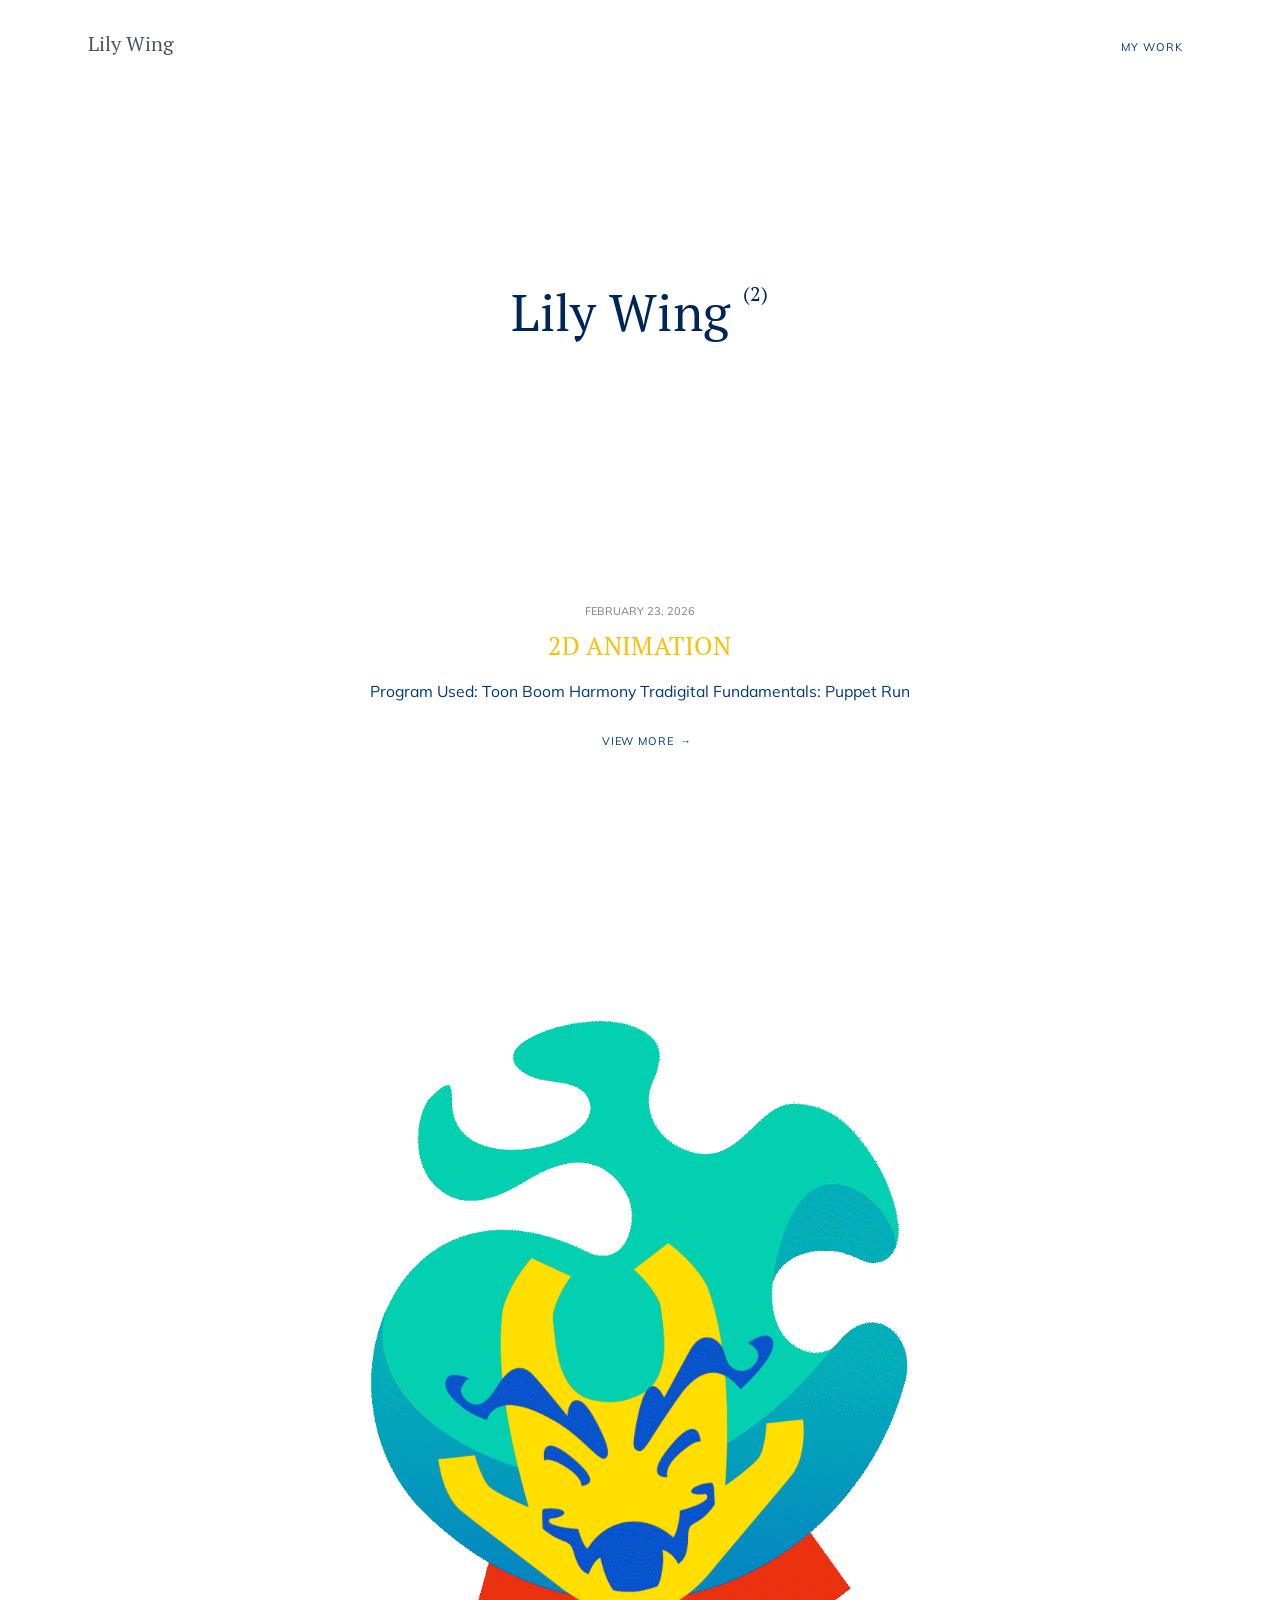
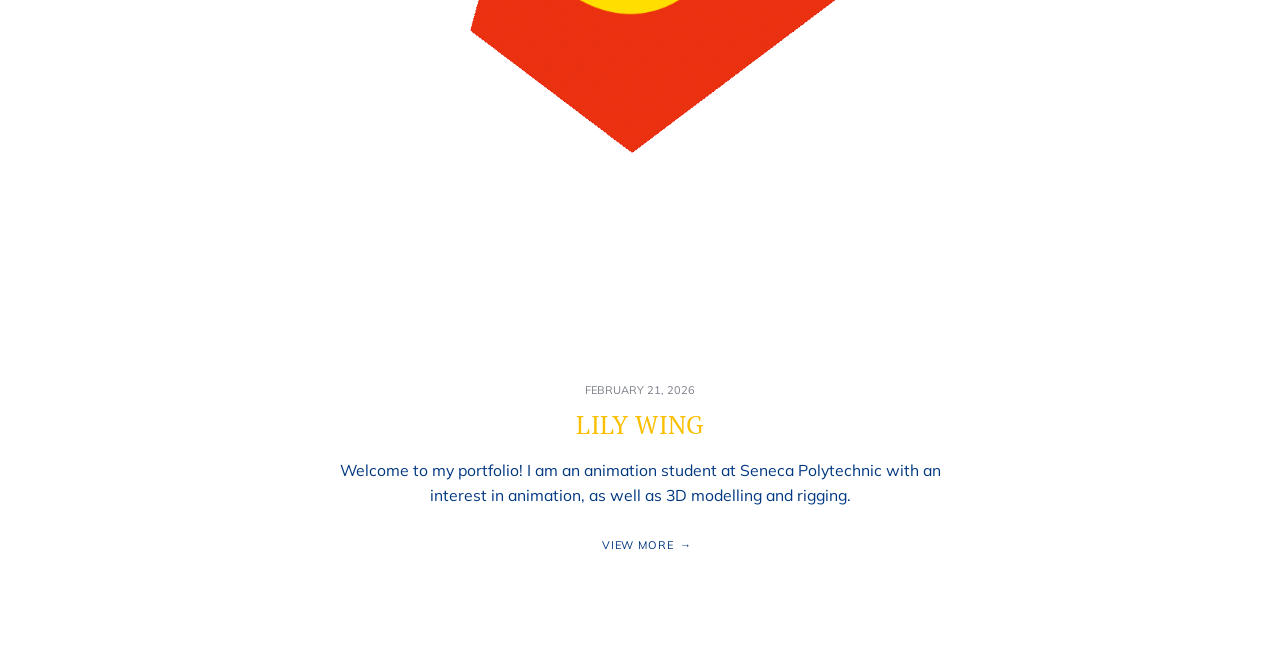
==== commit d715fd07: "Publii: update content" ====
--- a/authors/lily-wing/index.html
+++ b/authors/lily-wing/index.html
@@ -1 +1 @@
-<!DOCTYPE html><html lang="en-gb"><head><meta charset="utf-8"><meta http-equiv="X-UA-Compatible" content="IE=edge"><meta name="viewport" content="width=device-width,initial-scale=1"><title>Author: Lily Wing - Lily Wing</title><meta name="robots" content="noindex, follow"><meta name="generator" content="Publii Open-Source CMS for Static Site"><link rel="alternate" type="application/atom+xml" href="https://rocketbow.github.io/portfolio/feed.xml" title="Lily Wing - RSS"><link rel="alternate" type="application/json" href="https://rocketbow.github.io/portfolio/feed.json" title="Lily Wing - JSON"><link rel="shortcut icon" href="https://rocketbow.github.io/portfolio/media/website/favicon.png" type="image/png"><link rel="preconnect" href="https://fonts.gstatic.com/" crossorigin><link href="https://fonts.googleapis.com/css?family=PT+Serif:400,700%7CMuli:400,600&amp;display=swap" rel="stylesheet"><link rel="stylesheet" href="https://rocketbow.github.io/portfolio/assets/css/style.css?v=e01c56c62d98959d543e8650d6e30d2d"><script type="application/ld+json">{"@context":"http://schema.org","@type":"Organization","name":"Lily Wing","url":"https://rocketbow.github.io/portfolio/","sameAs":["https://www.instagram.com/roe_bow_art","https://vimeo.com/user255353256"]}</script><script async src="https://rocketbow.github.io/portfolio/assets/js/lazysizes.min.js?v=300b16f1c14e1537e6b064f464ab33b1"></script></head><body><div class="container"><header class="js-top is-sticky"><a class="logo" href="https://rocketbow.github.io/portfolio/">Lily Wing</a><div class="top"><nav class="navbar js-navbar"><button class="navbar__toggle js-navbar__toggle" aria-expanded="false">Menu</button><ul class="navbar__menu"><li class="has-submenu"><span>My Work</span><ul class="navbar__submenu"><li><a href="https://rocketbow.github.io/portfolio/2d-animation.html" target="_self">2D Animation</a></li></ul></li></ul></nav></div></header><main><section class="hero hero--author"><header class="hero--author__wrap"><div><h1 class="hero__title hero--author__title">Lily Wing <sup>(2)</sup></h1></div></header></section><div class="category category--normal"><article><figure class="category__image"><a href="https://rocketbow.github.io/portfolio/2d-animation.html"><img class="lazyload" src="" data-srcset="" data-sizes="auto" data-expand="300" height="" width="" alt=""></a></figure><header class="category__header"><p><time datetime="2026-02-23T18:34">February 23, 2026</time></p><h2><a href="https://rocketbow.github.io/portfolio/2d-animation.html">2D ANIMATION</a></h2></header><p class="category__entry">Program Used: Toon Boom Harmony Tradigital Fundamentals: Puppet Run</p><a href="https://rocketbow.github.io/portfolio/2d-animation.html" class="category__btn">View more</a></article><article><figure class="category__image"><a href="https://rocketbow.github.io/portfolio/lily-wing-portfolio.html"><img class="lazyload" src="https://rocketbow.github.io/portfolio/media/posts/1/LogoBounce_fitted_v1.gif" data-srcset="" data-sizes="auto" data-expand="300" height="1450" width="1450" alt=""></a></figure><header class="category__header"><p><time datetime="2026-02-21T15:26">February 21, 2026</time></p><h2><a href="https://rocketbow.github.io/portfolio/lily-wing-portfolio.html">LILY WING</a></h2></header><p class="category__entry">Welcome to my Portfolio, I am an Animation Student from Seneca Polytechnic York who has an interest in Tradigital and Rigged Animation, as well&hellip;</p><a href="https://rocketbow.github.io/portfolio/lily-wing-portfolio.html" class="category__btn">View more</a></article></div></main><footer class="footer"><div class="footer__copyright"><p> </p><p> </p></div><div class="footer__social"><a href="https://www.instagram.com/roe_bow_art" aria-label="Instagram"><svg class="icon"><use xlink:href="https://rocketbow.github.io/portfolio/assets/svg/svg-map.svg#instagram"/></svg> </a><a href="https://vimeo.com/user255353256" aria-label="Vimeo"><svg class="icon"><use xlink:href="https://rocketbow.github.io/portfolio/assets/svg/svg-map.svg#vimeo"/></svg></a></div></footer></div><script defer="defer" src="https://rocketbow.github.io/portfolio/assets/js/jquery-3.2.1.slim.min.js?v=5f48fc77cac90c4778fa24ec9c57f37d"></script><script defer="defer" src="https://rocketbow.github.io/portfolio/assets/js/scripts.min.js?v=5977caa3bd6c30eab5c559ded3288d58"></script></body></html>+<!DOCTYPE html><html lang="en-gb"><head><meta charset="utf-8"><meta http-equiv="X-UA-Compatible" content="IE=edge"><meta name="viewport" content="width=device-width,initial-scale=1"><title>Author: Lily Wing - Lily Wing</title><meta name="robots" content="noindex, follow"><meta name="generator" content="Publii Open-Source CMS for Static Site"><link rel="alternate" type="application/atom+xml" href="https://rocketbow.github.io/portfolio/feed.xml" title="Lily Wing - RSS"><link rel="alternate" type="application/json" href="https://rocketbow.github.io/portfolio/feed.json" title="Lily Wing - JSON"><link rel="shortcut icon" href="https://rocketbow.github.io/portfolio/media/website/favicon.png" type="image/png"><link rel="preconnect" href="https://fonts.gstatic.com/" crossorigin><link href="https://fonts.googleapis.com/css?family=PT+Serif:400,700%7CMuli:400,600&amp;display=swap" rel="stylesheet"><link rel="stylesheet" href="https://rocketbow.github.io/portfolio/assets/css/style.css?v=e01c56c62d98959d543e8650d6e30d2d"><script type="application/ld+json">{"@context":"http://schema.org","@type":"Organization","name":"Lily Wing","url":"https://rocketbow.github.io/portfolio/","sameAs":["https://www.instagram.com/roe_bow_art","https://vimeo.com/user255353256"]}</script><script async src="https://rocketbow.github.io/portfolio/assets/js/lazysizes.min.js?v=300b16f1c14e1537e6b064f464ab33b1"></script></head><body><div class="container"><header class="js-top is-sticky"><a class="logo" href="https://rocketbow.github.io/portfolio/">Lily Wing</a><div class="top"><nav class="navbar js-navbar"><button class="navbar__toggle js-navbar__toggle" aria-expanded="false">Menu</button><ul class="navbar__menu"><li class="has-submenu"><span>My Work</span><ul class="navbar__submenu"><li><a href="https://rocketbow.github.io/portfolio/2d-animation.html" target="_self">2D Animation</a></li></ul></li></ul></nav></div></header><main><section class="hero hero--author"><header class="hero--author__wrap"><div><h1 class="hero__title hero--author__title">Lily Wing <sup>(2)</sup></h1></div></header></section><div class="category category--normal"><article><figure class="category__image"><a href="https://rocketbow.github.io/portfolio/2d-animation.html"><img class="lazyload" src="" data-srcset="" data-sizes="auto" data-expand="300" height="" width="" alt=""></a></figure><header class="category__header"><p><time datetime="2026-02-23T18:34">February 23, 2026</time></p><h2><a href="https://rocketbow.github.io/portfolio/2d-animation.html">2D ANIMATION</a></h2></header><p class="category__entry">Program Used: Toon Boom Harmony Tradigital Fundamentals: Puppet Run</p><a href="https://rocketbow.github.io/portfolio/2d-animation.html" class="category__btn">View more</a></article><article><figure class="category__image"><a href="https://rocketbow.github.io/portfolio/lily-wing-portfolio.html"><img class="lazyload" src="https://rocketbow.github.io/portfolio/media/posts/1/LogoBounce_fitted_v1.gif" data-srcset="" data-sizes="auto" data-expand="300" height="1450" width="1450" alt=""></a></figure><header class="category__header"><p><time datetime="2026-02-21T15:26">February 21, 2026</time></p><h2><a href="https://rocketbow.github.io/portfolio/lily-wing-portfolio.html">LILY WING</a></h2></header><p class="category__entry">Welcome to my portfolio! I am an animation student at Seneca Polytechnic with an interest in animation, as well as 3D modelling and rigging.</p><a href="https://rocketbow.github.io/portfolio/lily-wing-portfolio.html" class="category__btn">View more</a></article></div></main><footer class="footer"><div class="footer__copyright"><p> </p><p> </p></div><div class="footer__social"><a href="https://www.instagram.com/roe_bow_art" aria-label="Instagram"><svg class="icon"><use xlink:href="https://rocketbow.github.io/portfolio/assets/svg/svg-map.svg#instagram"/></svg> </a><a href="https://vimeo.com/user255353256" aria-label="Vimeo"><svg class="icon"><use xlink:href="https://rocketbow.github.io/portfolio/assets/svg/svg-map.svg#vimeo"/></svg></a></div></footer></div><script defer="defer" src="https://rocketbow.github.io/portfolio/assets/js/jquery-3.2.1.slim.min.js?v=5f48fc77cac90c4778fa24ec9c57f37d"></script><script defer="defer" src="https://rocketbow.github.io/portfolio/assets/js/scripts.min.js?v=5977caa3bd6c30eab5c559ded3288d58"></script></body></html>
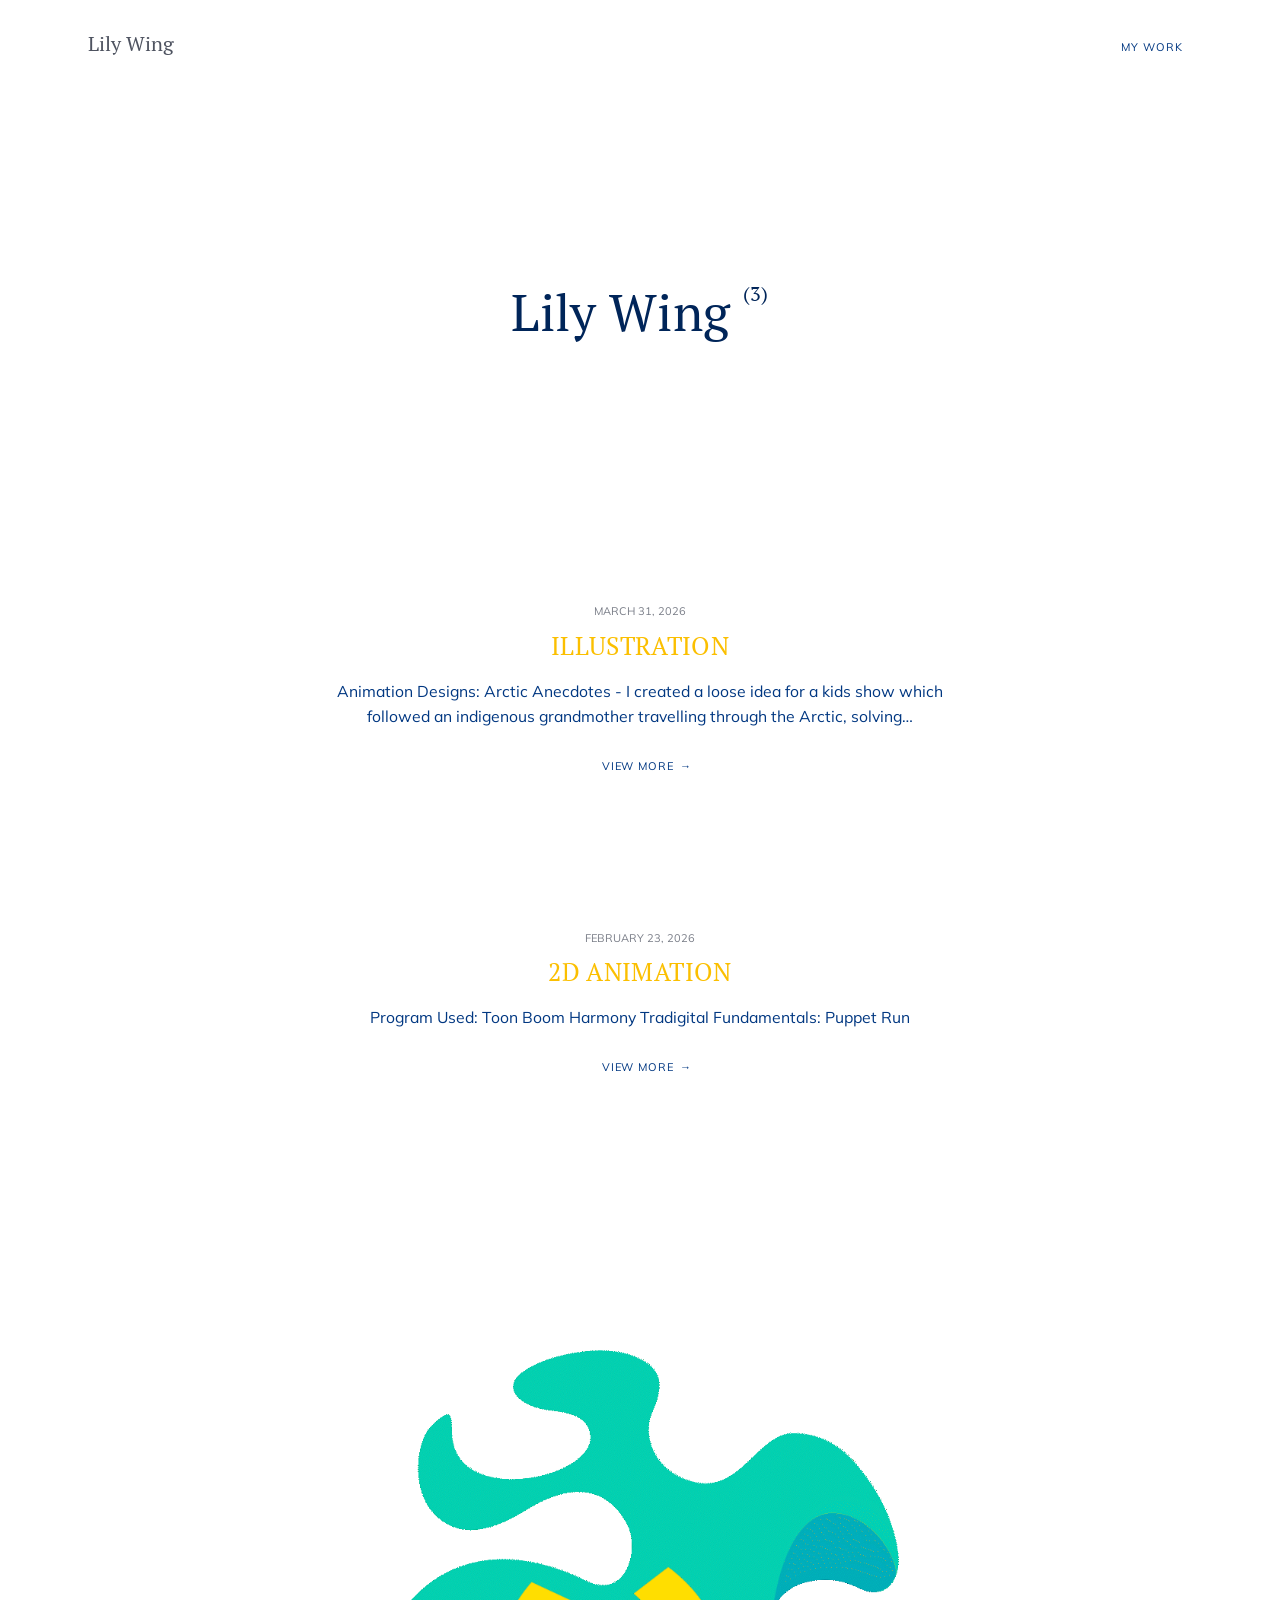
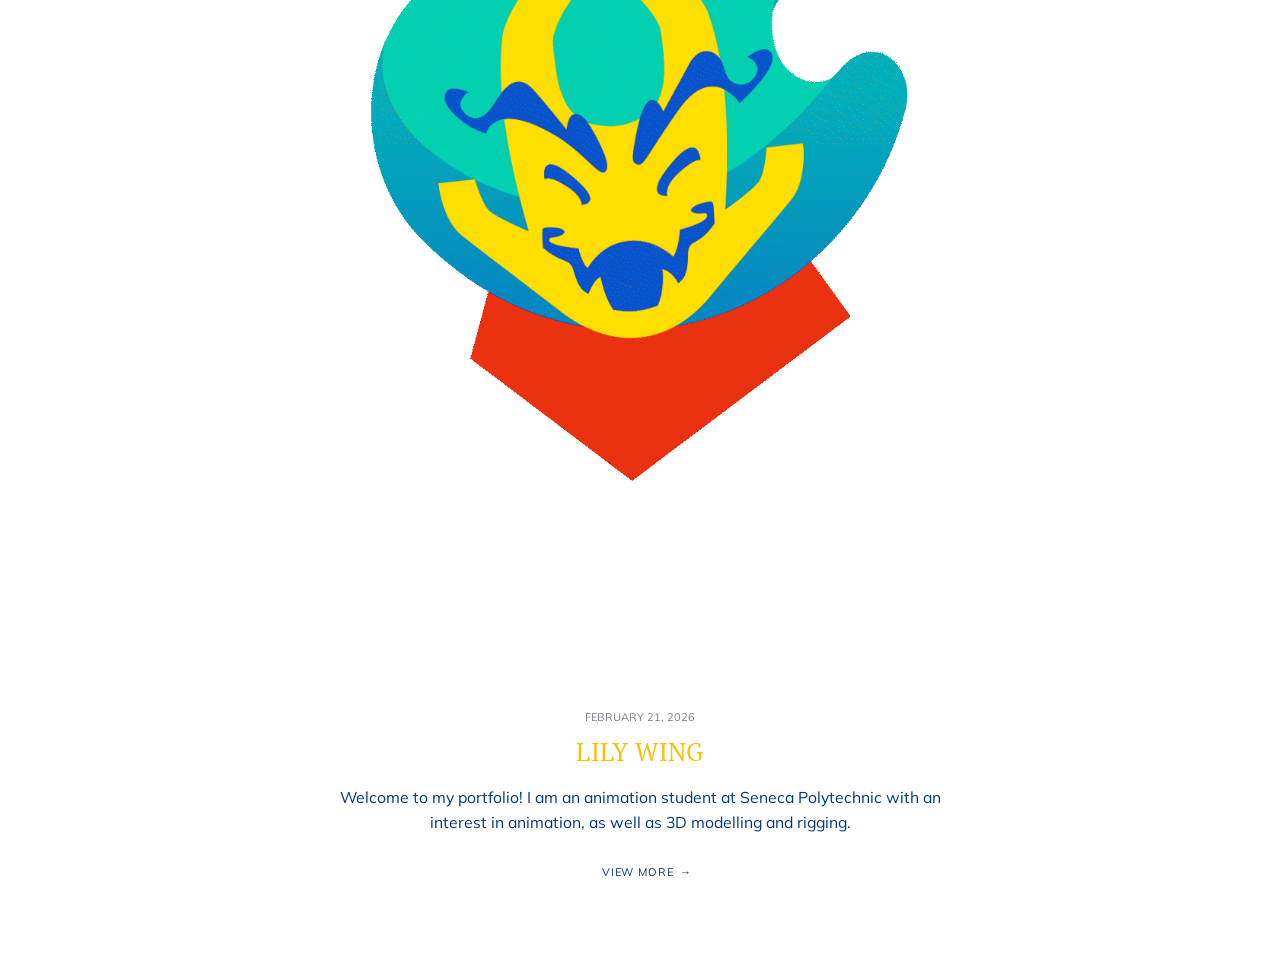
==== commit 3af8da04: "Publii: update content" ====
--- a/authors/lily-wing/index.html
+++ b/authors/lily-wing/index.html
@@ -1 +1 @@
-<!DOCTYPE html><html lang="en-gb"><head><meta charset="utf-8"><meta http-equiv="X-UA-Compatible" content="IE=edge"><meta name="viewport" content="width=device-width,initial-scale=1"><title>Author: Lily Wing - Lily Wing</title><meta name="robots" content="noindex, follow"><meta name="generator" content="Publii Open-Source CMS for Static Site"><link rel="alternate" type="application/atom+xml" href="https://rocketbow.github.io/portfolio/feed.xml" title="Lily Wing - RSS"><link rel="alternate" type="application/json" href="https://rocketbow.github.io/portfolio/feed.json" title="Lily Wing - JSON"><link rel="shortcut icon" href="https://rocketbow.github.io/portfolio/media/website/favicon.png" type="image/png"><link rel="preconnect" href="https://fonts.gstatic.com/" crossorigin><link href="https://fonts.googleapis.com/css?family=PT+Serif:400,700%7CMuli:400,600&amp;display=swap" rel="stylesheet"><link rel="stylesheet" href="https://rocketbow.github.io/portfolio/assets/css/style.css?v=e01c56c62d98959d543e8650d6e30d2d"><script type="application/ld+json">{"@context":"http://schema.org","@type":"Organization","name":"Lily Wing","url":"https://rocketbow.github.io/portfolio/","sameAs":["https://www.instagram.com/roe_bow_art","https://vimeo.com/user255353256"]}</script><script async src="https://rocketbow.github.io/portfolio/assets/js/lazysizes.min.js?v=300b16f1c14e1537e6b064f464ab33b1"></script></head><body><div class="container"><header class="js-top is-sticky"><a class="logo" href="https://rocketbow.github.io/portfolio/">Lily Wing</a><div class="top"><nav class="navbar js-navbar"><button class="navbar__toggle js-navbar__toggle" aria-expanded="false">Menu</button><ul class="navbar__menu"><li class="has-submenu"><span>My Work</span><ul class="navbar__submenu"><li><a href="https://rocketbow.github.io/portfolio/2d-animation.html" target="_self">2D Animation</a></li></ul></li></ul></nav></div></header><main><section class="hero hero--author"><header class="hero--author__wrap"><div><h1 class="hero__title hero--author__title">Lily Wing <sup>(2)</sup></h1></div></header></section><div class="category category--normal"><article><figure class="category__image"><a href="https://rocketbow.github.io/portfolio/2d-animation.html"><img class="lazyload" src="" data-srcset="" data-sizes="auto" data-expand="300" height="" width="" alt=""></a></figure><header class="category__header"><p><time datetime="2026-02-23T18:34">February 23, 2026</time></p><h2><a href="https://rocketbow.github.io/portfolio/2d-animation.html">2D ANIMATION</a></h2></header><p class="category__entry">Program Used: Toon Boom Harmony Tradigital Fundamentals: Puppet Run</p><a href="https://rocketbow.github.io/portfolio/2d-animation.html" class="category__btn">View more</a></article><article><figure class="category__image"><a href="https://rocketbow.github.io/portfolio/lily-wing-portfolio.html"><img class="lazyload" src="https://rocketbow.github.io/portfolio/media/posts/1/LogoBounce_fitted_v1.gif" data-srcset="" data-sizes="auto" data-expand="300" height="1450" width="1450" alt=""></a></figure><header class="category__header"><p><time datetime="2026-02-21T15:26">February 21, 2026</time></p><h2><a href="https://rocketbow.github.io/portfolio/lily-wing-portfolio.html">LILY WING</a></h2></header><p class="category__entry">Welcome to my portfolio! I am an animation student at Seneca Polytechnic with an interest in animation, as well as 3D modelling and rigging.</p><a href="https://rocketbow.github.io/portfolio/lily-wing-portfolio.html" class="category__btn">View more</a></article></div></main><footer class="footer"><div class="footer__copyright"><p> </p><p> </p></div><div class="footer__social"><a href="https://www.instagram.com/roe_bow_art" aria-label="Instagram"><svg class="icon"><use xlink:href="https://rocketbow.github.io/portfolio/assets/svg/svg-map.svg#instagram"/></svg> </a><a href="https://vimeo.com/user255353256" aria-label="Vimeo"><svg class="icon"><use xlink:href="https://rocketbow.github.io/portfolio/assets/svg/svg-map.svg#vimeo"/></svg></a></div></footer></div><script defer="defer" src="https://rocketbow.github.io/portfolio/assets/js/jquery-3.2.1.slim.min.js?v=5f48fc77cac90c4778fa24ec9c57f37d"></script><script defer="defer" src="https://rocketbow.github.io/portfolio/assets/js/scripts.min.js?v=5977caa3bd6c30eab5c559ded3288d58"></script></body></html>+<!DOCTYPE html><html lang="en-gb"><head><meta charset="utf-8"><meta http-equiv="X-UA-Compatible" content="IE=edge"><meta name="viewport" content="width=device-width,initial-scale=1"><title>Author: Lily Wing - Lily Wing</title><meta name="robots" content="noindex, follow"><meta name="generator" content="Publii Open-Source CMS for Static Site"><link rel="alternate" type="application/atom+xml" href="https://rocketbow.github.io/portfolio/feed.xml" title="Lily Wing - RSS"><link rel="alternate" type="application/json" href="https://rocketbow.github.io/portfolio/feed.json" title="Lily Wing - JSON"><link rel="shortcut icon" href="https://rocketbow.github.io/portfolio/media/website/favicon.png" type="image/png"><link rel="preconnect" href="https://fonts.gstatic.com/" crossorigin><link href="https://fonts.googleapis.com/css?family=PT+Serif:400,700%7CMuli:400,600&amp;display=swap" rel="stylesheet"><link rel="stylesheet" href="https://rocketbow.github.io/portfolio/assets/css/style.css?v=746568c3e93d1b2aeeac4ad54425177c"><script type="application/ld+json">{"@context":"http://schema.org","@type":"Organization","name":"Lily Wing","url":"https://rocketbow.github.io/portfolio/","sameAs":["https://www.instagram.com/roe_bow_art","https://vimeo.com/user255353256"]}</script><script async src="https://rocketbow.github.io/portfolio/assets/js/lazysizes.min.js?v=300b16f1c14e1537e6b064f464ab33b1"></script></head><body><div class="container"><header class="js-top is-sticky"><a class="logo" href="https://rocketbow.github.io/portfolio/">Lily Wing</a><div class="top"><nav class="navbar js-navbar"><button class="navbar__toggle js-navbar__toggle" aria-expanded="false">Menu</button><ul class="navbar__menu"><li class="has-submenu"><span>MY WORK</span><ul class="navbar__submenu"><li><a href="https://rocketbow.github.io/portfolio/2d-animation.html" target="_self">2D ANIMATION</a></li><li><a href="https://rocketbow.github.io/portfolio/illustration.html" target="_self">ILLUSTRATION</a></li></ul></li></ul></nav></div></header><main><section class="hero hero--author"><header class="hero--author__wrap"><div><h1 class="hero__title hero--author__title">Lily Wing <sup>(3)</sup></h1></div></header></section><div class="category category--normal"><article><figure class="category__image"><a href="https://rocketbow.github.io/portfolio/illustration.html"><img class="lazyload" data-src="" data-srcset="" data-sizes="auto" data-expand="300" height="" width="" alt=""></a></figure><header class="category__header"><p><time datetime="2026-03-31T02:01">March 31, 2026</time></p><h2><a href="https://rocketbow.github.io/portfolio/illustration.html">ILLUSTRATION</a></h2></header><p class="category__entry">Animation Designs: Arctic Anecdotes - I created a loose idea for a kids show which followed an indigenous grandmother travelling through the Arctic, solving&hellip;</p><a href="https://rocketbow.github.io/portfolio/illustration.html" class="category__btn">View more</a></article><article><figure class="category__image"><a href="https://rocketbow.github.io/portfolio/2d-animation.html"><img class="lazyload" data-src="" data-srcset="" data-sizes="auto" data-expand="300" height="" width="" alt=""></a></figure><header class="category__header"><p><time datetime="2026-02-23T18:34">February 23, 2026</time></p><h2><a href="https://rocketbow.github.io/portfolio/2d-animation.html">2D ANIMATION</a></h2></header><p class="category__entry">Program Used: Toon Boom Harmony Tradigital Fundamentals: Puppet Run</p><a href="https://rocketbow.github.io/portfolio/2d-animation.html" class="category__btn">View more</a></article><article><figure class="category__image"><a href="https://rocketbow.github.io/portfolio/lily-wing-portfolio.html"><img class="lazyload" data-src="https://rocketbow.github.io/portfolio/media/posts/1/LogoBounce_fitted_v1.gif" data-srcset="" data-sizes="auto" data-expand="300" height="1450" width="1450" alt=""></a></figure><header class="category__header"><p><time datetime="2026-02-21T15:26">February 21, 2026</time></p><h2><a href="https://rocketbow.github.io/portfolio/lily-wing-portfolio.html">LILY WING</a></h2></header><p class="category__entry">Welcome to my portfolio! I am an animation student at Seneca Polytechnic with an interest in animation, as well as 3D modelling and rigging.</p><a href="https://rocketbow.github.io/portfolio/lily-wing-portfolio.html" class="category__btn">View more</a></article></div></main><footer class="footer"><div class="footer__copyright"><p> </p><p> </p></div><div class="footer__social"><a href="https://www.instagram.com/roe_bow_art" aria-label="Instagram"><svg class="icon"><use xlink:href="https://rocketbow.github.io/portfolio/assets/svg/svg-map.svg#instagram"/></svg> </a><a href="https://vimeo.com/user255353256" aria-label="Vimeo"><svg class="icon"><use xlink:href="https://rocketbow.github.io/portfolio/assets/svg/svg-map.svg#vimeo"/></svg></a></div></footer></div><script defer="defer" src="https://rocketbow.github.io/portfolio/assets/js/jquery-3.2.1.slim.min.js?v=5f48fc77cac90c4778fa24ec9c57f37d"></script><script defer="defer" src="https://rocketbow.github.io/portfolio/assets/js/scripts.min.js?v=5977caa3bd6c30eab5c559ded3288d58"></script></body></html>
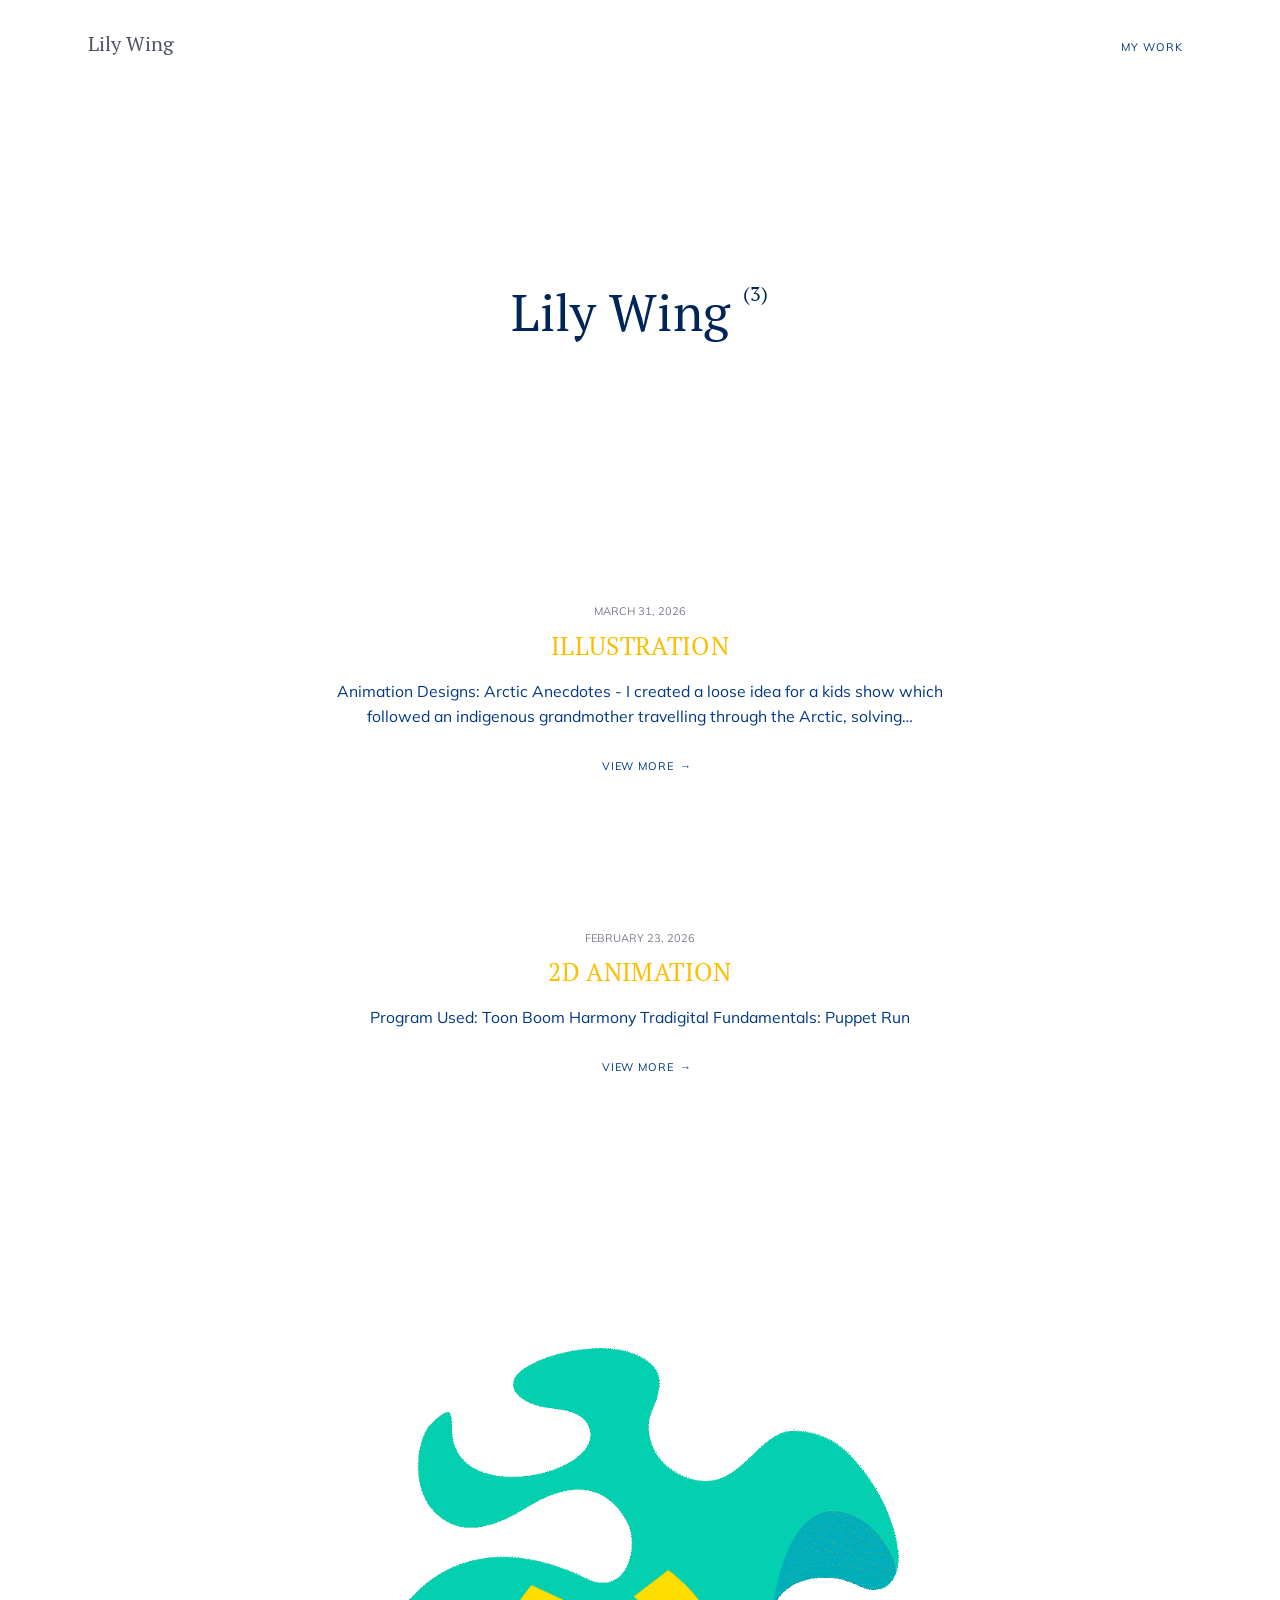
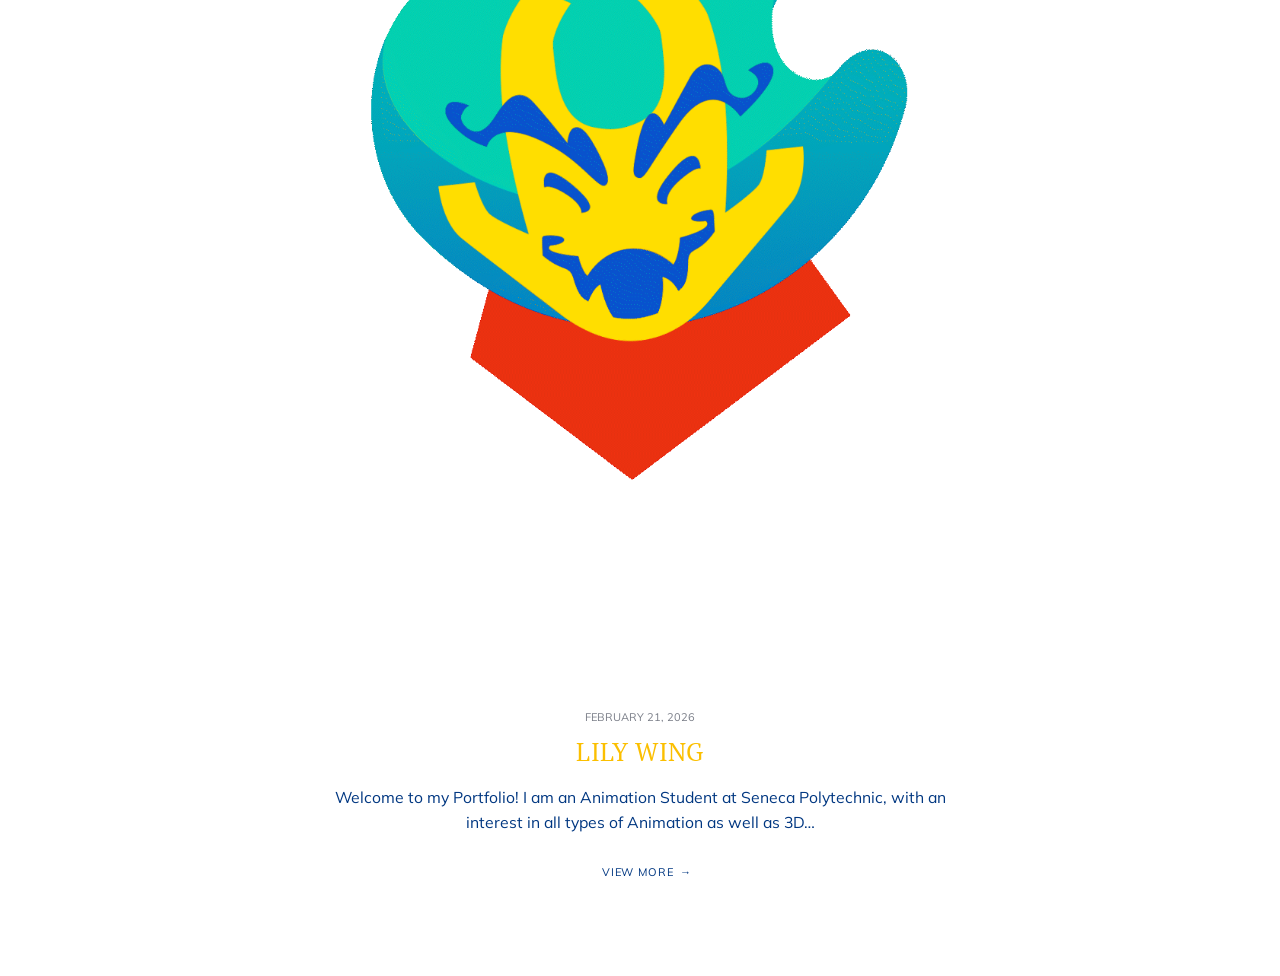
==== commit c7845883: "Publii: update content" ====
--- a/authors/lily-wing/index.html
+++ b/authors/lily-wing/index.html
@@ -1 +1 @@
-<!DOCTYPE html><html lang="en-gb"><head><meta charset="utf-8"><meta http-equiv="X-UA-Compatible" content="IE=edge"><meta name="viewport" content="width=device-width,initial-scale=1"><title>Author: Lily Wing - Lily Wing</title><meta name="robots" content="noindex, follow"><meta name="generator" content="Publii Open-Source CMS for Static Site"><link rel="alternate" type="application/atom+xml" href="https://rocketbow.github.io/portfolio/feed.xml" title="Lily Wing - RSS"><link rel="alternate" type="application/json" href="https://rocketbow.github.io/portfolio/feed.json" title="Lily Wing - JSON"><link rel="shortcut icon" href="https://rocketbow.github.io/portfolio/media/website/favicon.png" type="image/png"><link rel="preconnect" href="https://fonts.gstatic.com/" crossorigin><link href="https://fonts.googleapis.com/css?family=PT+Serif:400,700%7CMuli:400,600&amp;display=swap" rel="stylesheet"><link rel="stylesheet" href="https://rocketbow.github.io/portfolio/assets/css/style.css?v=746568c3e93d1b2aeeac4ad54425177c"><script type="application/ld+json">{"@context":"http://schema.org","@type":"Organization","name":"Lily Wing","url":"https://rocketbow.github.io/portfolio/","sameAs":["https://www.instagram.com/roe_bow_art","https://vimeo.com/user255353256"]}</script><script async src="https://rocketbow.github.io/portfolio/assets/js/lazysizes.min.js?v=300b16f1c14e1537e6b064f464ab33b1"></script></head><body><div class="container"><header class="js-top is-sticky"><a class="logo" href="https://rocketbow.github.io/portfolio/">Lily Wing</a><div class="top"><nav class="navbar js-navbar"><button class="navbar__toggle js-navbar__toggle" aria-expanded="false">Menu</button><ul class="navbar__menu"><li class="has-submenu"><span>MY WORK</span><ul class="navbar__submenu"><li><a href="https://rocketbow.github.io/portfolio/2d-animation.html" target="_self">2D ANIMATION</a></li><li><a href="https://rocketbow.github.io/portfolio/illustration.html" target="_self">ILLUSTRATION</a></li></ul></li></ul></nav></div></header><main><section class="hero hero--author"><header class="hero--author__wrap"><div><h1 class="hero__title hero--author__title">Lily Wing <sup>(3)</sup></h1></div></header></section><div class="category category--normal"><article><figure class="category__image"><a href="https://rocketbow.github.io/portfolio/illustration.html"><img class="lazyload" data-src="" data-srcset="" data-sizes="auto" data-expand="300" height="" width="" alt=""></a></figure><header class="category__header"><p><time datetime="2026-03-31T02:01">March 31, 2026</time></p><h2><a href="https://rocketbow.github.io/portfolio/illustration.html">ILLUSTRATION</a></h2></header><p class="category__entry">Animation Designs: Arctic Anecdotes - I created a loose idea for a kids show which followed an indigenous grandmother travelling through the Arctic, solving&hellip;</p><a href="https://rocketbow.github.io/portfolio/illustration.html" class="category__btn">View more</a></article><article><figure class="category__image"><a href="https://rocketbow.github.io/portfolio/2d-animation.html"><img class="lazyload" data-src="" data-srcset="" data-sizes="auto" data-expand="300" height="" width="" alt=""></a></figure><header class="category__header"><p><time datetime="2026-02-23T18:34">February 23, 2026</time></p><h2><a href="https://rocketbow.github.io/portfolio/2d-animation.html">2D ANIMATION</a></h2></header><p class="category__entry">Program Used: Toon Boom Harmony Tradigital Fundamentals: Puppet Run</p><a href="https://rocketbow.github.io/portfolio/2d-animation.html" class="category__btn">View more</a></article><article><figure class="category__image"><a href="https://rocketbow.github.io/portfolio/lily-wing-portfolio.html"><img class="lazyload" data-src="https://rocketbow.github.io/portfolio/media/posts/1/LogoBounce_fitted_v1.gif" data-srcset="" data-sizes="auto" data-expand="300" height="1450" width="1450" alt=""></a></figure><header class="category__header"><p><time datetime="2026-02-21T15:26">February 21, 2026</time></p><h2><a href="https://rocketbow.github.io/portfolio/lily-wing-portfolio.html">LILY WING</a></h2></header><p class="category__entry">Welcome to my portfolio! I am an animation student at Seneca Polytechnic with an interest in animation, as well as 3D modelling and rigging.</p><a href="https://rocketbow.github.io/portfolio/lily-wing-portfolio.html" class="category__btn">View more</a></article></div></main><footer class="footer"><div class="footer__copyright"><p> </p><p> </p></div><div class="footer__social"><a href="https://www.instagram.com/roe_bow_art" aria-label="Instagram"><svg class="icon"><use xlink:href="https://rocketbow.github.io/portfolio/assets/svg/svg-map.svg#instagram"/></svg> </a><a href="https://vimeo.com/user255353256" aria-label="Vimeo"><svg class="icon"><use xlink:href="https://rocketbow.github.io/portfolio/assets/svg/svg-map.svg#vimeo"/></svg></a></div></footer></div><script defer="defer" src="https://rocketbow.github.io/portfolio/assets/js/jquery-3.2.1.slim.min.js?v=5f48fc77cac90c4778fa24ec9c57f37d"></script><script defer="defer" src="https://rocketbow.github.io/portfolio/assets/js/scripts.min.js?v=5977caa3bd6c30eab5c559ded3288d58"></script></body></html>+<!DOCTYPE html><html lang="en-gb"><head><meta charset="utf-8"><meta http-equiv="X-UA-Compatible" content="IE=edge"><meta name="viewport" content="width=device-width,initial-scale=1"><title>Author: Lily Wing - Lily Wing</title><meta name="robots" content="noindex, follow"><meta name="generator" content="Publii Open-Source CMS for Static Site"><link rel="alternate" type="application/atom+xml" href="https://rocketbow.github.io/portfolio/feed.xml" title="Lily Wing - RSS"><link rel="alternate" type="application/json" href="https://rocketbow.github.io/portfolio/feed.json" title="Lily Wing - JSON"><link rel="shortcut icon" href="https://rocketbow.github.io/portfolio/media/website/favicon.png" type="image/png"><link rel="preconnect" href="https://fonts.gstatic.com/" crossorigin><link href="https://fonts.googleapis.com/css?family=PT+Serif:400,700%7CMuli:400,600&amp;display=swap" rel="stylesheet"><link rel="stylesheet" href="https://rocketbow.github.io/portfolio/assets/css/style.css?v=746568c3e93d1b2aeeac4ad54425177c"><script type="application/ld+json">{"@context":"http://schema.org","@type":"Organization","name":"Lily Wing","url":"https://rocketbow.github.io/portfolio/","sameAs":["https://www.instagram.com/roe_bow_art","https://vimeo.com/user255353256"]}</script><script async src="https://rocketbow.github.io/portfolio/assets/js/lazysizes.min.js?v=300b16f1c14e1537e6b064f464ab33b1"></script></head><body><div class="container"><header class="js-top is-sticky"><a class="logo" href="https://rocketbow.github.io/portfolio/">Lily Wing</a><div class="top"><nav class="navbar js-navbar"><button class="navbar__toggle js-navbar__toggle" aria-expanded="false">Menu</button><ul class="navbar__menu"><li class="has-submenu"><span>MY WORK</span><ul class="navbar__submenu"><li><a href="https://rocketbow.github.io/portfolio/2d-animation.html" target="_self">2D ANIMATION</a></li><li><a href="https://rocketbow.github.io/portfolio/illustration.html" target="_self">ILLUSTRATION</a></li></ul></li></ul></nav></div></header><main><section class="hero hero--author"><header class="hero--author__wrap"><div><h1 class="hero__title hero--author__title">Lily Wing <sup>(3)</sup></h1></div></header></section><div class="category category--normal"><article><figure class="category__image"><a href="https://rocketbow.github.io/portfolio/illustration.html"><img class="lazyload" data-src="" data-srcset="" data-sizes="auto" data-expand="300" height="" width="" alt=""></a></figure><header class="category__header"><p><time datetime="2026-03-31T02:01">March 31, 2026</time></p><h2><a href="https://rocketbow.github.io/portfolio/illustration.html">ILLUSTRATION</a></h2></header><p class="category__entry">Animation Designs: Arctic Anecdotes - I created a loose idea for a kids show which followed an indigenous grandmother travelling through the Arctic, solving&hellip;</p><a href="https://rocketbow.github.io/portfolio/illustration.html" class="category__btn">View more</a></article><article><figure class="category__image"><a href="https://rocketbow.github.io/portfolio/2d-animation.html"><img class="lazyload" data-src="" data-srcset="" data-sizes="auto" data-expand="300" height="" width="" alt=""></a></figure><header class="category__header"><p><time datetime="2026-02-23T18:34">February 23, 2026</time></p><h2><a href="https://rocketbow.github.io/portfolio/2d-animation.html">2D ANIMATION</a></h2></header><p class="category__entry">Program Used: Toon Boom Harmony Tradigital Fundamentals: Puppet Run</p><a href="https://rocketbow.github.io/portfolio/2d-animation.html" class="category__btn">View more</a></article><article><figure class="category__image"><a href="https://rocketbow.github.io/portfolio/lily-wing-portfolio.html"><img class="lazyload" data-src="https://rocketbow.github.io/portfolio/media/posts/1/LogoBounce_fitted_v1.gif" data-srcset="" data-sizes="auto" data-expand="300" height="1450" width="1450" alt=""></a></figure><header class="category__header"><p><time datetime="2026-02-21T15:26">February 21, 2026</time></p><h2><a href="https://rocketbow.github.io/portfolio/lily-wing-portfolio.html">LILY WING</a></h2></header><p class="category__entry">Welcome to my Portfolio! I am an Animation Student at Seneca Polytechnic, with an interest in all types of Animation as well as 3D&hellip;</p><a href="https://rocketbow.github.io/portfolio/lily-wing-portfolio.html" class="category__btn">View more</a></article></div></main><footer class="footer"><div class="footer__copyright"><p> </p><p> </p></div><div class="footer__social"><a href="https://www.instagram.com/roe_bow_art" aria-label="Instagram"><svg class="icon"><use xlink:href="https://rocketbow.github.io/portfolio/assets/svg/svg-map.svg#instagram"/></svg> </a><a href="https://vimeo.com/user255353256" aria-label="Vimeo"><svg class="icon"><use xlink:href="https://rocketbow.github.io/portfolio/assets/svg/svg-map.svg#vimeo"/></svg></a></div></footer></div><script defer="defer" src="https://rocketbow.github.io/portfolio/assets/js/jquery-3.2.1.slim.min.js?v=5f48fc77cac90c4778fa24ec9c57f37d"></script><script defer="defer" src="https://rocketbow.github.io/portfolio/assets/js/scripts.min.js?v=5977caa3bd6c30eab5c559ded3288d58"></script></body></html>
